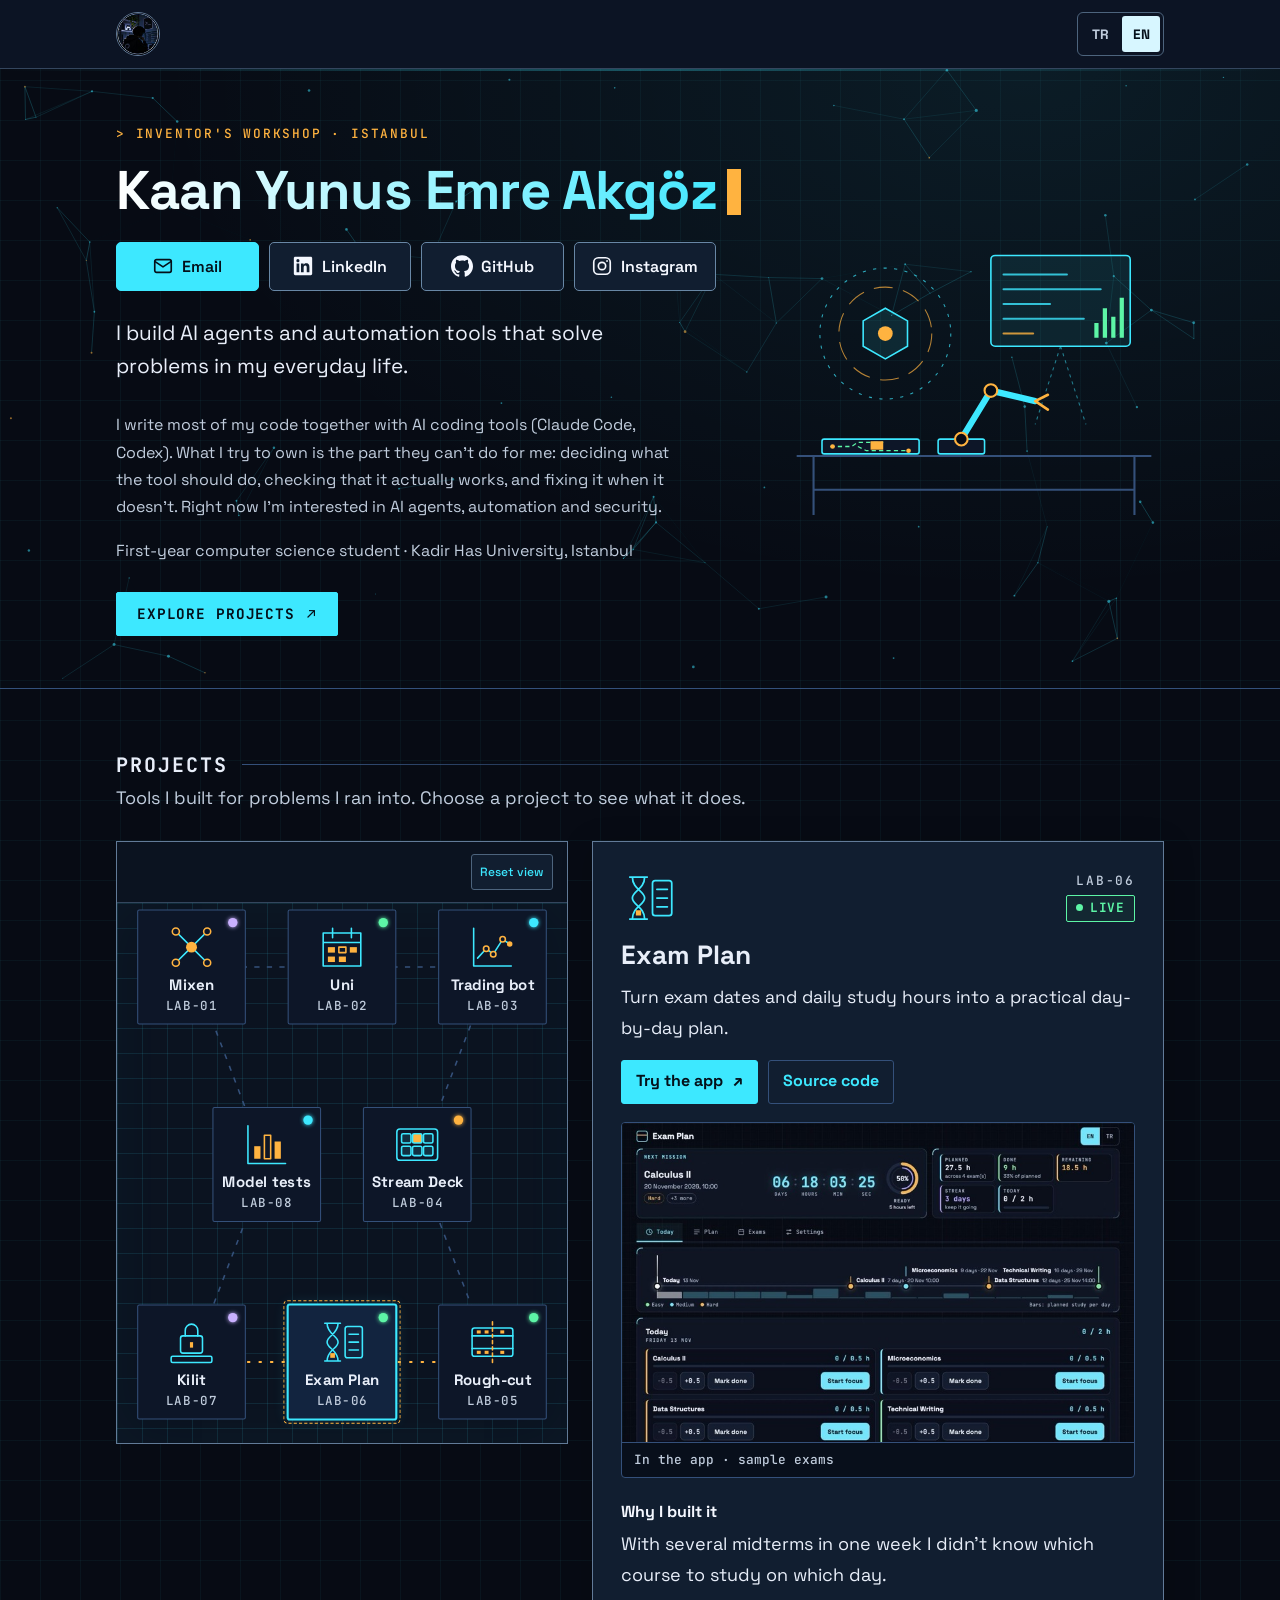
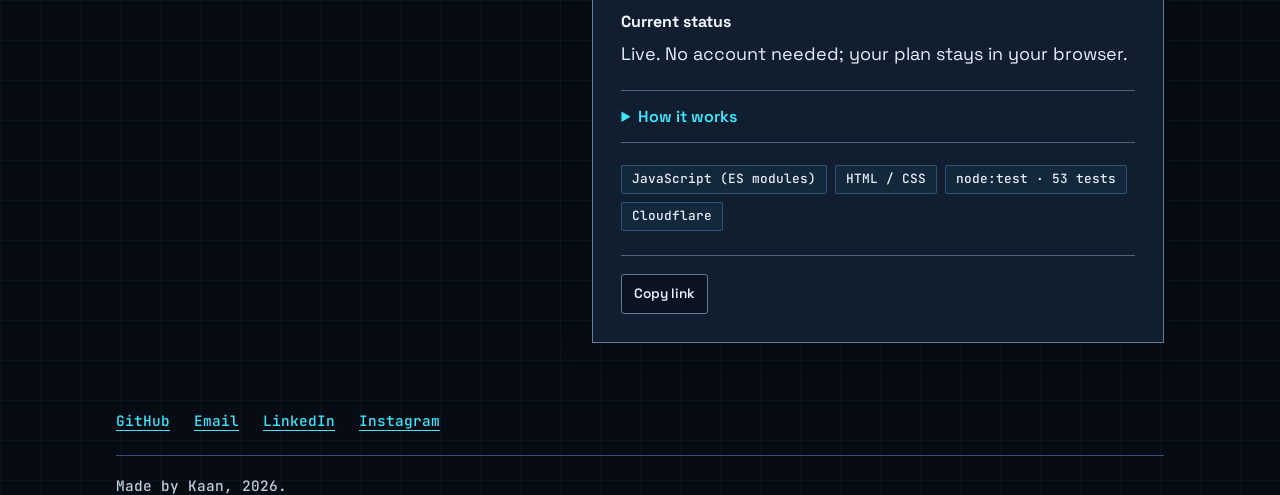
==== index.html @ af4f4804 "Load flow diagrams only in the chosen language, persist the URL language, scroll the details panel i" ====
<!doctype html>
<html lang="en">
<head>
  <meta charset="utf-8">
  <meta name="viewport" content="width=device-width, initial-scale=1">
  <title>Kaan Yunus Emre Akgöz</title>
  <meta name="description" content="AI agents and automation tools by Kaan Yunus Emre Akgöz. Explore working apps, experiments and the problems behind them.">
  <link rel="canonical" href="https://biontra.github.io/">
  <meta property="og:type" content="website">
  <meta property="og:url" content="https://biontra.github.io/">
  <meta property="og:title" content="Kaan Yunus Emre Akgöz">
  <meta property="og:description" content="AI agents and automation tools by Kaan Yunus Emre Akgöz. Explore working apps, experiments and the problems behind them.">
  <meta property="og:image" content="https://biontra.github.io/assets/og-image.jpg">
  <meta property="og:image:width" content="1200">
  <meta property="og:image:height" content="630">
  <meta property="og:locale" content="en_US">
  <meta property="og:locale:alternate" content="tr_TR">
  <meta name="twitter:card" content="summary_large_image">
  <meta name="color-scheme" content="dark">
  <meta name="theme-color" content="#070b14">
  <link rel="icon" href="data:image/svg+xml,%3Csvg xmlns='http://www.w3.org/2000/svg' viewBox='0 0 32 32'%3E%3Crect width='32' height='32' fill='%23070b14'/%3E%3Cpath d='M16 5l9 5v12l-9 5-9-5V10z' fill='none' stroke='%233de8ff' stroke-width='2'/%3E%3Ccircle cx='16' cy='16' r='3' fill='%23ffb340'/%3E%3C/svg%3E">
  <link rel="preconnect" href="https://fonts.googleapis.com">
  <link rel="preconnect" href="https://fonts.gstatic.com" crossorigin>
  <link rel="stylesheet" href="https://fonts.googleapis.com/css2?family=JetBrains+Mono:wght@500;700&family=Space+Grotesk:wght@400;500;700&display=swap" media="print" onload="this.media='all'">
  <noscript><link rel="stylesheet" href="https://fonts.googleapis.com/css2?family=JetBrains+Mono:wght@500;700&family=Space+Grotesk:wght@400;500;700&display=swap"></noscript>
  <link rel="stylesheet" href="style.css?v=polish-a2">
  <script src="i18n.js?v=lang-v6" defer></script>
  <script src="script.js?v=models-v3" defer></script>
  <script src="lab.js?v=hudscroll-v2" defer></script>
</head>
<body id="top">
  <div class="sitebar">
    <div class="wrap sitebar-inner">
      <a class="wordmark" href="#top" aria-label="Back to top" data-i18n-aria-label="Back to top"><img class="profile-avatar" src="assets/github-avatar.png" width="44" height="44" alt="Biontra GitHub profile photo" data-i18n-alt="Biontra GitHub profile photo"></a>
      <div class="language-switch" role="group" aria-label="Language" data-i18n-aria-label="Language"><button type="button" data-lang="tr" aria-pressed="false">TR</button><button type="button" data-lang="en" aria-pressed="true">EN</button></div>
    </div>
  </div>
  <a class="skip" href="#main"><span data-i18n="Skip to content">Skip to content</span></a>

  <header class="hero">
    <canvas id="stars" aria-hidden="true"></canvas>
    <div class="scan" aria-hidden="true"></div>
    <div class="wrap hero-inner">
      <div class="hero-text">
        <p class="label"><span data-i18n="Inventor&#x27;s workshop · Istanbul">Inventor&#x27;s workshop · Istanbul</span></p>
        <h1><span class="type">Kaan Yunus Emre Akgöz</span></h1>
        <div class="hero-contact" aria-label="Contact Kaan" data-i18n-aria-label="Contact Kaan">
          <a class="hero-email" href="mailto:kaan102006@gmail.com"><svg class="contact-icon mail-icon" viewBox="0 0 24 24" aria-hidden="true" focusable="false"><rect x="3" y="5" width="18" height="14" rx="2"/><path d="m3 7 9 6 9-6"/></svg> <span data-i18n="Email">Email</span></a>
          <a href="https://www.linkedin.com/in/kaanyunusemre/"><svg class="contact-icon linkedin-icon" viewBox="0 0 24 24" aria-hidden="true" focusable="false"><path d="M20.45 2H3.55C2.69 2 2 2.68 2 3.52v16.96c0 .84.69 1.52 1.55 1.52h16.9c.86 0 1.55-.68 1.55-1.52V3.52c0-.84-.69-1.52-1.55-1.52zM7.93 18.74H4.98V9.2h2.95v9.54zM6.45 7.9a1.71 1.71 0 1 1 0-3.42 1.71 1.71 0 0 1 0 3.42zM19 18.74h-2.95V14.1c0-1.1-.02-2.52-1.54-2.52-1.54 0-1.78 1.2-1.78 2.44v4.72H9.78V9.2h2.83v1.3h.04c.39-.74 1.36-1.52 2.79-1.52 2.98 0 3.56 1.96 3.56 4.5v5.26z"/></svg>  LinkedIn</a>
          <a href="https://github.com/Biontra"><svg class="contact-icon github-icon" viewBox="0 0 24 24" aria-hidden="true" focusable="false"><path d="M12 .297C5.37.297 0 5.67 0 12.297c0 5.303 3.438 9.8 8.205 11.385.6.113.82-.258.82-.577 0-.285-.01-1.04-.015-2.04-3.338.724-4.043-1.61-4.043-1.61-.546-1.387-1.333-1.756-1.333-1.756-1.09-.745.083-.729.083-.729 1.205.084 1.838 1.237 1.838 1.237 1.07 1.835 2.807 1.305 3.492.998.108-.776.418-1.305.762-1.605-2.665-.3-5.467-1.334-5.467-5.93 0-1.31.468-2.38 1.235-3.22-.124-.303-.535-1.523.117-3.176 0 0 1.008-.323 3.301 1.23a11.5 11.5 0 0 1 3.005-.404c1.02.005 2.047.138 3.005.404 2.291-1.553 3.297-1.23 3.297-1.23.655 1.653.244 2.873.12 3.176.77.84 1.233 1.91 1.233 3.22 0 4.61-2.807 5.625-5.48 5.922.43.372.823 1.102.823 2.222 0 1.606-.015 2.898-.015 3.293 0 .322.216.696.825.578C20.565 22.092 24 17.595 24 12.297c0-6.627-5.373-12-12-12"/></svg> GitHub</a>
          <a href="https://www.instagram.com/k_y_e_a/"><svg class="instagram-icon" viewBox="0 0 24 24" aria-hidden="true" focusable="false"><rect x="3" y="3" width="18" height="18" rx="5"/><circle cx="12" cy="12" r="4"/><circle class="instagram-dot" cx="17.5" cy="6.5" r="1"/></svg> Instagram</a>
        </div>
        <p class="lead"><span data-i18n="I build AI agents and automation tools that solve problems in my everyday life.">I build AI agents and automation tools that solve problems in my everyday life.</span></p>
        <p class="hero-about"><span data-i18n="I write most of my code together with AI coding tools (Claude Code, Codex). What I try to own is the part they can&#x27;t do for me: deciding what the tool should do, checking that it actually works, and fixing it when it doesn&#x27;t.">I write most of my code together with AI coding tools (Claude Code, Codex). What I try to own is the part they can&#x27;t do for me: deciding what the tool should do, checking that it actually works, and fixing it when it doesn&#x27;t.</span> <span data-i18n="Right now I&#x27;m interested in AI agents, automation and security.">Right now I&#x27;m interested in AI agents, automation and security.</span></p>
        <p class="hero-meta"><span data-i18n="First-year computer science student · Kadir Has University, Istanbul">First-year computer science student · Kadir Has University, Istanbul</span></p>
        <nav aria-label="Main" data-i18n-aria-label="Main">
          <a class="primary" href="#projects"><span data-i18n="Explore projects">Explore projects</span> <span aria-hidden="true">↗</span></a>
        </nav>
      </div>

      <svg class="rig scene" viewBox="0 0 360 280" aria-hidden="true" focusable="false">
        <!-- hologram screen -->
        <g class="holo">
          <rect class="hf" x="196" y="22" width="132" height="86" rx="4" />
          <path class="hl" d="M208 40h60M208 54h92M208 68h44M208 82h76" />
          <path class="hl amber" d="M208 96h28" />
          <path class="hbars" d="M296 100V86M304 100V72M312 100V80M320 100V62" />
          <path class="beam" d="M262 108l-24 74M262 108l24 74" />
        </g>
        <!-- core with rings -->
        <g class="coreg">
          <circle class="ring r1" cx="96" cy="96" r="62" />
          <circle class="ring r2" cx="96" cy="96" r="44" />
          <path class="hex" d="M96 72l21 12v24l-21 12-21-12V84z" />
          <circle class="core" cx="96" cy="96" r="7" />
        </g>
        <!-- robot arm -->
        <g class="arm">
          <rect class="solid" x="146" y="196" width="44" height="14" rx="2" />
          <g class="seg1"><path class="limb" d="M168 196L196 150" /><circle class="joint" cx="168" cy="196" r="6" />
            <g class="seg2"><path class="limb" d="M196 150L238 160" /><circle class="joint" cx="196" cy="150" r="6" />
              <path class="claw" d="M238 160l12-6M238 160l12 8" /></g></g>
        </g>
        <!-- circuit board -->
        <g class="board">
          <rect class="solid" x="36" y="196" width="92" height="14" rx="2" />
          <path class="trace" d="M44 203h20l6-4h24M70 203l8 4h38" />
          <rect class="chip" x="82" y="198" width="12" height="8" />
          <circle class="pad" cx="46" cy="203" r="2.2" /><circle class="pad" cx="118" cy="207" r="2.2" />
        </g>
        <!-- workbench -->
        <path class="bench" d="M12 212h336M28 212v56M332 212v56M28 244h304" />
      </svg>
    </div>
  </header>

  <main id="main" class="wrap">
    <section id="projects" aria-labelledby="projects-h">
      <h2 id="projects-h"><span data-i18n="Projects">Projects</span></h2>
      <p class="section-intro"><span data-i18n="Tools I built for problems I ran into. Choose a project to see what it does.">Tools I built for problems I ran into. Choose a project to see what it does.</span></p>

      <div class="grid">
        <article class="card" data-project="mixen" data-short="Mixen" data-x="18" data-y="15">
          <div class="card-top">
            <svg class="icon" viewBox="0 0 64 64" role="img" aria-label="Icon: one node branching into four agent nodes" focusable="false">
              <g class="draw">
                <path pathLength="1" d="M32 32L12 12M32 32L52 12M32 32L12 52M32 32L52 52" />
              </g>
              <circle class="fill" cx="32" cy="32" r="7" />
              <circle class="node n1" cx="12" cy="12" r="4.5" />
              <circle class="node n2" cx="52" cy="12" r="4.5" />
              <circle class="node n3" cx="12" cy="52" r="4.5" />
              <circle class="node n4" cx="52" cy="52" r="4.5" />
            </svg>
            <div class="ids">
              <span class="serial">LAB-01</span>
              <span class="status st-proto"><span data-i18n="Prototype">Prototype</span></span>
            </div>
          </div>
          <h3>Mixen</h3>
          <p><span data-i18n="One task, several AI tools. A desktop agent routes each step to a suitable model and checks the result with a separate critic.">One task, several AI tools. A desktop agent routes each step to a suitable model and checks the result with a separate critic.</span></p>
          <figure class="project-preview flow-preview"><img data-src-en="assets/mixen-flow.svg" data-src-tr="assets/mixen-flow-tr.svg" width="720" height="340" alt="Task → Model routing → Critic review" data-i18n-alt="Task → Model routing → Critic review" loading="lazy"><figcaption><span data-i18n="Workflow diagram">Workflow diagram</span></figcaption></figure>
          <div class="project-facts"><div class="fact"><h4><span data-i18n="Why I built it">Why I built it</span></h4><p><span data-i18n="Too many AI apps, each with its own quota.">Too many AI apps, each with its own quota.</span></p></div><div class="fact"><h4><span data-i18n="Current status">Current status</span></h4><p><span data-i18n="Prototype. The repo is private.">Prototype. The repo is private.</span></p></div><details class="technical-details"><summary><span data-i18n="How it works">How it works</span></summary><div><span data-i18n="Uses official CLI tools for Claude, Codex, Gemini and local models, and reads live Claude and Codex quota: with Claude&#x27;s weekly limit full, it picked Codex.">Uses official CLI tools for Claude, Codex, Gemini and local models, and reads live Claude and Codex quota: with Claude&#x27;s weekly limit full, it picked Codex.</span></div></details></div>
          <ul class="tags" aria-label="Technologies" data-i18n-aria-label="Technologies">
            <li>Python</li><li><span data-i18n="CLI tools">CLI tools</span></li><li>Ollama</li><li class="priv"><span data-i18n="private repo">private repo</span></li>
          </ul>
        </article>

        <article class="card" data-project="uni" data-short="Uni" data-x="50" data-y="15">
          <div class="card-top">
            <svg class="icon" viewBox="0 0 64 64" role="img" aria-label="Icon: calendar panel with a highlighted day" focusable="false">
              <g class="draw">
                <path pathLength="1" d="M8 14h48v42H8zM8 26h48M20 8v12M44 8v12" />
              </g>
              <rect class="fill" x="14" y="32" width="9" height="7" />
              <rect class="node n1" x="28" y="32" width="9" height="7" />
              <rect class="fill" x="42" y="32" width="9" height="7" />
              <rect class="fill" x="14" y="44" width="9" height="7" />
              <rect class="fill" x="28" y="44" width="9" height="7" />
            </svg>
            <div class="ids">
              <span class="serial">LAB-02</span>
              <span class="status st-run"><span data-i18n="Running">Running</span></span>
            </div>
          </div>
          <h3><span data-i18n="My Uni panel">My Uni panel</span></h3>
          <p><span data-i18n="Courses, deadlines and announcements in one place, read hourly from my university&#x27;s learning system.">Courses, deadlines and announcements in one place, read hourly from my university&#x27;s learning system.</span></p>
          <figure class="project-preview flow-preview"><img data-src-en="assets/uni-flow.svg" data-src-tr="assets/uni-flow-tr.svg" width="720" height="340" alt="Learning system → Hourly sync → Uni panel" data-i18n-alt="Learning system → Hourly sync → Uni panel" loading="lazy"><figcaption><span data-i18n="Workflow diagram">Workflow diagram</span></figcaption></figure>
          <div class="project-facts"><div class="fact"><h4><span data-i18n="Why I built it">Why I built it</span></h4><p><span data-i18n="Deadlines and announcements were spread across the learning system, and I only saw some of them too late.">Deadlines and announcements were spread across the learning system, and I only saw some of them too late.</span></p></div><div class="fact"><h4><span data-i18n="Current status">Current status</span></h4><p><span data-i18n="Running on Cloudflare Pages. The first hourly run, reminder emails and phone notifications are not yet verified.">Running on Cloudflare Pages. The first hourly run, reminder emails and phone notifications are not yet verified.</span></p></div><details class="technical-details"><summary><span data-i18n="How it works">How it works</span></summary><div><span data-i18n="Scripts only read the learning system. AI summaries come from a scheduled Claude task; asking the AI questions works only in a separate Claude panel.">Scripts only read the learning system. AI summaries come from a scheduled Claude task; asking the AI questions works only in a separate Claude panel.</span></div></details></div>
          <ul class="tags" aria-label="Technologies" data-i18n-aria-label="Technologies">
            <li>Cloudflare Pages</li><li>D1 (SQLite)</li><li>Python</li><li class="priv"><span data-i18n="private repo">private repo</span></li>
          </ul>
        </article>

        <article class="card" data-project="trading-bot" data-short="Trading bot" data-x="82" data-y="15">
          <div class="card-top">
            <svg class="icon" viewBox="0 0 64 64" role="img" aria-label="Icon: price chart line with data points" focusable="false">
              <g class="draw">
                <path pathLength="1" d="M8 8v48h48" />
                <path class="line" pathLength="1" d="M13 46l11-12 9 7 12-19 9 6" />
              </g>
              <circle class="node n1" cx="24" cy="34" r="3.5" />
              <circle class="node n2" cx="33" cy="41" r="3.5" />
              <circle class="node n3" cx="45" cy="22" r="3.5" />
              <circle class="fill" cx="54" cy="28" r="3.5" />
            </svg>
            <div class="ids">
              <span class="serial">LAB-03</span>
              <span class="status st-paper"><span data-i18n="Paper account">Paper account</span></span>
            </div>
          </div>
          <h3><span data-i18n="Trading bot">Trading bot</span></h3>
          <p><span data-i18n="A US stock experiment on an Alpaca paper account, testing a 20/50-period moving-average crossover with RSI and volume filters on 1-hour bars against buy-and-hold.">A US stock experiment on an Alpaca paper account, testing a 20/50-period moving-average crossover with RSI and volume filters on 1-hour bars against buy-and-hold.</span></p>
          <figure class="project-preview"><img src="assets/tradebot-pano.jpg" srcset="assets/tradebot-pano-800.jpg 800w, assets/tradebot-pano.jpg 1280w" sizes="(max-width: 900px) calc(100vw - 72px), 512px" width="1280" height="800" alt="Trading bot dashboard on a paper account, with money amounts hidden." data-i18n-alt="Trading bot dashboard on a paper account, with money amounts hidden." loading="lazy"><figcaption><span data-i18n="Dashboard · paper account, amounts hidden, Turkish interface">Dashboard · paper account, amounts hidden, Turkish interface</span></figcaption></figure>
          <div class="project-facts"><div class="fact"><h4><span data-i18n="Why I built it">Why I built it</span></h4><p><span data-i18n="A trading strategy is easy to make look better than it is.">A trading strategy is easy to make look better than it is.</span></p></div><div class="fact"><h4><span data-i18n="Current status">Current status</span></h4><p><span data-i18n="100,000 fake USD, kept off real money by three checks in code. It has not beaten buy-and-hold on return versus drawdown.">100,000 fake USD, kept off real money by three checks in code. It has not beaten buy-and-hold on return versus drawdown.</span></p></div><details class="technical-details"><summary><span data-i18n="How it works">How it works</span></summary><div><span data-i18n="Trades go through the Alpaca API, with no crypto and no leverage. Results are also compared with a blind control that picks random symbols.">Trades go through the Alpaca API, with no crypto and no leverage. Results are also compared with a blind control that picks random symbols.</span></div></details></div>
          <ul class="tags" aria-label="Technologies" data-i18n-aria-label="Technologies">
            <li>Python</li><li>Alpaca API</li><li>pytest</li><li class="priv"><span data-i18n="private repo">private repo</span></li>
          </ul>
        </article>

        <article class="card" data-project="stream-deck" data-short="Stream Deck" data-x="66" data-y="50">
          <div class="card-top">
            <svg class="icon" viewBox="0 0 64 64" role="img" aria-label="Icon: grid of six macro pad keys" focusable="false">
              <g class="draw">
                <rect pathLength="1" x="6" y="12" width="52" height="40" rx="4" />
              </g>
              <rect class="key" x="12" y="18" width="12" height="12" rx="2" />
              <rect class="key k2" x="26" y="18" width="12" height="12" rx="2" />
              <rect class="key" x="40" y="18" width="12" height="12" rx="2" />
              <rect class="key" x="12" y="34" width="12" height="12" rx="2" />
              <rect class="key" x="26" y="34" width="12" height="12" rx="2" />
              <rect class="key k5" x="40" y="34" width="12" height="12" rx="2" />
            </svg>
            <div class="ids">
              <span class="serial">LAB-04</span>
              <span class="status st-hw"><span data-i18n="Hardware pending">Hardware pending</span></span>
            </div>
          </div>
          <h3><span data-i18n="DIY Stream Deck">DIY Stream Deck</span></h3>
          <p><span data-i18n="A 7-inch touch screen macro pad for my Mac, with app shortcuts, Spotify controls and an animated GIF.">A 7-inch touch screen macro pad for my Mac, with app shortcuts, Spotify controls and an animated GIF.</span></p>
          <figure class="project-preview flow-preview"><img data-src-en="assets/stream-deck-flow.svg" data-src-tr="assets/stream-deck-flow-tr.svg" width="720" height="340" alt="Touch screen → ESP32-S3 → Mac actions" data-i18n-alt="Touch screen → ESP32-S3 → Mac actions" loading="lazy"><figcaption><span data-i18n="Workflow diagram">Workflow diagram</span></figcaption></figure>
          <div class="project-facts"><div class="fact"><h4><span data-i18n="Current status">Current status</span></h4><p><span data-i18n="The board hasn&#x27;t arrived, so it&#x27;s tested in software only.">The board hasn&#x27;t arrived, so it&#x27;s tested in software only.</span></p></div><details class="technical-details"><summary><span data-i18n="How it works">How it works</span></summary><div><span data-i18n="Board: Waveshare ESP32-S3, 800×480. Firmware, web panel, USB bridge and printable files for the case, a stand and a test-fit piece are done. 36 Python and 8 interface (DOM) tests passed on 2 Nov. USB was tested with a simulated device; screen, touch and a real print are untested.">Board: Waveshare ESP32-S3, 800×480. Firmware, web panel, USB bridge and printable files for the case, a stand and a test-fit piece are done. 36 Python and 8 interface (DOM) tests passed on 2 Nov. USB was tested with a simulated device; screen, touch and a real print are untested.</span></div></details></div>
          <ul class="tags" aria-label="Technologies" data-i18n-aria-label="Technologies">
            <li>ESP32-S3</li><li>LVGL</li><li>Python</li><li>STL</li><li class="priv"><span data-i18n="local only">local only</span></li>
          </ul>
        </article>

        <article class="card" data-project="rough-cut" data-short="Rough-cut" data-x="82" data-y="85">
          <div class="card-top">
            <svg class="icon" viewBox="0 0 64 64" role="img" aria-label="Icon: film strip with a cut line" focusable="false">
              <g class="draw">
                <rect pathLength="1" x="6" y="14" width="52" height="36" rx="3" />
                <path pathLength="1" d="M6 24h52M6 40h52" />
              </g>
              <path class="cut" d="M32 6v52" />
              <rect class="fill" x="12" y="17" width="5" height="4" />
              <rect class="fill" x="22" y="17" width="5" height="4" />
              <rect class="fill" x="42" y="17" width="5" height="4" />
              <rect class="fill" x="12" y="43" width="5" height="4" />
              <rect class="fill" x="22" y="43" width="5" height="4" />
              <rect class="fill" x="42" y="43" width="5" height="4" />
            </svg>
            <div class="ids">
              <span class="serial">LAB-05</span>
              <span class="status st-run"><span data-i18n="Running">Running</span></span>
            </div>
          </div>
          <h3><span data-i18n="Video rough-cut tool">Video rough-cut tool</span></h3>
          <p><span data-i18n="A video tool that transcribes with Whisper, suggests cuts and waits for my approval before exporting.">A video tool that transcribes with Whisper, suggests cuts and waits for my approval before exporting.</span></p>
          <figure class="project-preview"><img src="assets/kaba-kurgu.jpg" srcset="assets/kaba-kurgu-800.jpg 800w, assets/kaba-kurgu.jpg 1280w" sizes="(max-width: 900px) calc(100vw - 72px), 512px" width="1280" height="800" alt="Cut list the tool suggested for a test video, next to the transcript." data-i18n-alt="Cut list the tool suggested for a test video, next to the transcript." loading="lazy"><figcaption><span data-i18n="Suggested cuts for the test video, Turkish interface">Suggested cuts for the test video, Turkish interface</span></figcaption></figure>
          <div class="project-facts"><div class="fact"><h4><span data-i18n="Why I built it">Why I built it</span></h4><p><span data-i18n="I wanted to learn how rough cutting can be automated, starting with a small version I can measure.">I wanted to learn how rough cutting can be automated, starting with a small version I can measure.</span></p></div><div class="fact"><h4><span data-i18n="Current status">Current status</span></h4><p><span data-i18n="Version 1, running. It caught all 4 planted mistakes in a 25 s test video; not yet tried on a real recording.">Version 1, running. It caught all 4 planted mistakes in a 25 s test video; not yet tried on a real recording.</span></p></div><details class="technical-details"><summary><span data-i18n="How it works">How it works</span></summary><div><span data-i18n="Whisper transcribes with word timings and FFmpeg finds silences. Claude writes a cut list from a rules file; only approved cuts are applied. The original is never changed.">Whisper transcribes with word timings and FFmpeg finds silences. Claude writes a cut list from a rules file; only approved cuts are applied. The original is never changed.</span></div></details></div>
          <ul class="tags" aria-label="Technologies" data-i18n-aria-label="Technologies">
            <li>Python</li><li>Whisper</li><li>FFmpeg</li><li>Claude</li><li class="priv"><span data-i18n="local only">local only</span></li>
          </ul>
        </article>

        <article class="card" data-project="exam-plan" data-featured="true" data-short="Exam Plan" data-x="50" data-y="85">
          <div class="card-top">
            <svg class="icon" viewBox="0 0 64 64" role="img" aria-label="Icon: hourglass next to a checklist" focusable="false">
              <g class="draw">
                <path pathLength="1" d="M10 8h20M10 56h20M13 8c0 14 14 16 14 24S13 42 13 56M27 8c0 14-14 16-14 24s14 10 14 24" />
                <rect pathLength="1" x="36" y="12" width="22" height="40" rx="3" />
                <path pathLength="1" d="M41 22h12M41 32h12M41 42h12" />
              </g>
              <rect class="fill" x="17" y="46" width="6" height="6" />
            </svg>
            <div class="ids">
              <span class="serial">LAB-06</span>
              <span class="status st-run"><span data-i18n="Live">Live</span></span>
            </div>
          </div>
          <h3>Exam Plan</h3>
          <p><span data-i18n="Turn exam dates and daily study hours into a practical day-by-day plan.">Turn exam dates and daily study hours into a practical day-by-day plan.</span></p>
          <div class="project-actions"><a class="project-button primary" href="https://exam.kaanyunusemre.com"><span data-i18n="Try the app">Try the app</span> <span aria-hidden="true">↗</span></a><a class="project-button" href="https://github.com/Biontra/exam-plan"><span data-i18n="Source code">Source code</span></a></div>
          <figure class="project-preview"><a href="https://exam.kaanyunusemre.com"><img src="assets/exam-plan-demo.jpg" srcset="assets/exam-plan-demo-800.jpg 800w, assets/exam-plan-demo.jpg 1280w" sizes="(max-width: 900px) calc(100vw - 72px), 512px" width="1280" height="800" alt="Exam Plan with sample exams: countdown, readiness ring, study timeline and daily blocks" data-i18n-alt="Exam Plan with sample exams: countdown, readiness ring, study timeline and daily blocks" loading="lazy"></a><figcaption><span data-i18n="In the app · sample exams">In the app · sample exams</span></figcaption></figure>
          <div class="project-facts"><div class="fact"><h4><span data-i18n="Why I built it">Why I built it</span></h4><p><span data-i18n="With several midterms in one week I didn&#x27;t know which course to study on which day.">With several midterms in one week I didn&#x27;t know which course to study on which day.</span></p></div><div class="fact"><h4><span data-i18n="Current status">Current status</span></h4><p><span data-i18n="Live. No account needed; your plan stays in your browser.">Live. No account needed; your plan stays in your browser.</span></p></div><details class="technical-details"><summary><span data-i18n="How it works">How it works</span></summary><div><span data-i18n="Hours depend on difficulty (and topic count, if given), the day before each exam is review, and missed hours move to later days. Includes a focus timer, readiness rings and topic checklists.">Hours depend on difficulty (and topic count, if given), the day before each exam is review, and missed hours move to later days. Includes a focus timer, readiness rings and topic checklists.</span></div></details></div>
          <ul class="tags" aria-label="Technologies" data-i18n-aria-label="Technologies">
            <li>JavaScript (ES modules)</li><li>HTML / CSS</li><li><span data-i18n="node:test · 53 tests">node:test · 53 tests</span></li><li>Cloudflare</li>
          </ul>
        </article>

        <article class="card" data-project="kilit" data-short="Kilit" data-x="18" data-y="85">
          <div class="card-top">
            <svg class="icon" viewBox="0 0 64 64" role="img" aria-label="Icon: padlock over a keyboard" focusable="false">
              <g class="draw">
                <rect pathLength="1" x="18" y="24" width="28" height="22" rx="3" />
                <path pathLength="1" d="M24 24v-7a8 8 0 0 1 16 0v7" />
                <rect pathLength="1" x="6" y="50" width="52" height="8" rx="2" />
              </g>
              <rect class="fill" x="30" y="32" width="4" height="7" />
            </svg>
            <div class="ids">
              <span class="serial">LAB-07</span>
              <span class="status st-proto"><span data-i18n="Prototype">Prototype</span></span>
            </div>
          </div>
          <h3>Kilit</h3>
          <p><span data-i18n="A macOS prototype that blocks physical keyboard, mouse and trackpad input while an AI agent keeps working. Unlock with Touch ID.">A macOS prototype that blocks physical keyboard, mouse and trackpad input while an AI agent keeps working. Unlock with Touch ID.</span></p>
          <div class="project-actions"><a class="project-button" href="https://github.com/Biontra/kilit"><span data-i18n="Source code">Source code</span> <span aria-hidden="true">↗</span></a></div><figure class="project-preview flow-preview"><img data-src-en="assets/kilit-flow.svg" data-src-tr="assets/kilit-flow-tr.svg" width="720" height="340" alt="Input events pass through a hardware filter so software input can continue" data-i18n-alt="Input events pass through a hardware filter so software input can continue" loading="lazy"><figcaption><span data-i18n="Workflow diagram · prototype">Workflow diagram · prototype</span></figcaption></figure>
          <div class="project-facts"><div class="fact"><h4><span data-i18n="Why I built it">Why I built it</span></h4><p><span data-i18n="I wanted an AI agent to keep using my Mac while nobody else could touch it.">I wanted an AI agent to keep using my Mac while nobody else could touch it.</span></p></div><details class="technical-details"><summary><span data-i18n="How it works">How it works</span></summary><div><span data-i18n="macOS gives real keyboard and mouse events the process ID 0; software events carry their sender&#x27;s ID. A test script confirmed this first. Kilit drops the ID-0 events and lets the rest through. A PIN typed without looking also unlocks it. If Kilit crashes, the block lifts.">macOS gives real keyboard and mouse events the process ID 0; software events carry their sender&#x27;s ID. A test script confirmed this first. Kilit drops the ID-0 events and lets the rest through. A PIN typed without looking also unlocks it. If Kilit crashes, the block lifts.</span></div></details></div>
          <ul class="tags" aria-label="Technologies" data-i18n-aria-label="Technologies">
            <li>Swift</li><li>SwiftUI</li><li>CGEvent tap</li>
          </ul>
        </article>

        <article class="card" data-project="model-tests" data-short="Model tests" data-x="34" data-y="50">
          <div class="card-top">
            <svg class="icon" viewBox="0 0 64 64" role="img" aria-label="Icon: three score bars of different heights" focusable="false">
              <g class="draw">
                <path pathLength="1" d="M8 8v48h48" />
              </g>
              <rect class="fill" x="16" y="34" width="8" height="16" />
              <rect class="node n1" x="29" y="20" width="8" height="30" />
              <rect class="fill" x="42" y="28" width="8" height="22" />
            </svg>
            <div class="ids">
              <span class="serial">LAB-08</span>
              <span class="status st-paper"><span data-i18n="Report">Report</span></span>
            </div>
          </div>
          <h3><span data-i18n="Model tests">Model tests</span></h3>
          <p><span data-i18n="The same tasks given to several AI models: text checked by a script, image and video scored by an AI assistant and checked by me.">The same tasks given to several AI models: text checked by a script, image and video scored by an AI assistant and checked by me.</span></p>
          <div class="project-actions"><a class="project-button primary" href="model-tests.html"><span data-i18n="Open the results">Open the results</span> <span aria-hidden="true">↗</span></a></div>
          <figure class="project-preview"><img src="assets/model-tests/foto-sdxl-turbo.jpg" srcset="assets/model-tests/foto-sdxl-turbo-720.jpg 720w, assets/model-tests/foto-sdxl-turbo.jpg 1024w" sizes="(max-width: 900px) calc(100vw - 72px), 512px" width="1024" height="576" alt="SDXL-Turbo output for the market stall prompt" data-i18n-alt="SDXL-Turbo output for the market stall prompt" loading="lazy"><figcaption><span data-i18n="SDXL-Turbo output · 12/20">SDXL-Turbo output · 12/20</span></figcaption></figure>
          <div class="project-facts"><div class="fact"><h4><span data-i18n="Why I built it">Why I built it</span></h4><p><span data-i18n="It started as a program task, but I wanted to see for myself how far small local models are from cloud models.">It started as a program task, but I wanted to see for myself how far small local models are from cloud models.</span></p></div><div class="fact"><h4><span data-i18n="Current status">Current status</span></h4><p><span data-i18n="The three Gemini models got 10/10 in all 3 runs; the best local model, qwen3-8b, had a median of 7/10 over 3 runs (best 8/10). Best local image: SDXL-Turbo, 12/20; best video: Gemini Omni, 21/25. One prompt, and one seed for the local models, so not a general ranking.">The three Gemini models got 10/10 in all 3 runs; the best local model, qwen3-8b, had a median of 7/10 over 3 runs (best 8/10). Best local image: SDXL-Turbo, 12/20; best video: Gemini Omni, 21/25. One prompt, and one seed for the local models, so not a general ranking.</span></p></div><details class="technical-details"><summary><span data-i18n="How it works">How it works</span></summary><div><span data-i18n="Text: 10 MIHENK benchmark questions, three runs per model (one for Claude). Image and video: scored 1 to 5 per criterion, then checked by me.">Text: 10 MIHENK benchmark questions, three runs per model (one for Claude). Image and video: scored 1 to 5 per criterion, then checked by me.</span></div></details></div>
          <ul class="tags" aria-label="Technologies" data-i18n-aria-label="Technologies">
            <li>Python</li><li>Ollama</li><li>Diffusers</li><li>PyTorch</li>
          </ul>
        </article>
      </div>
    </section>
  </main>

  <footer class="wrap">
    <ul class="footer-links">
      <li><a href="https://github.com/Biontra">GitHub</a></li>
      <li><a href="mailto:kaan102006@gmail.com"><span data-i18n="Email">Email</span></a></li>
      <li><a href="https://www.linkedin.com/in/kaanyunusemre/">LinkedIn</a></li>
      <li><a href="https://www.instagram.com/k_y_e_a/">Instagram</a></li>
    </ul>
    <p><span data-i18n="Made by Kaan, 2026.">Made by Kaan, 2026.</span></p>
  </footer>
</body>
</html>
---- style.css ----
:root {
  --bg: #070b14;
  --panel: #0c1424;
  --card: #0d1628;
  --line: #34507a;
  --grid: rgba(61, 232, 255, 0.045);
  --text: #e8eef9;
  --muted: #c1cddd;
  --cyan: #3de8ff;
  --amber: #ffb340;
  --green: #5df5a6;
  --violet: #c9b0ff;
  --mono: "JetBrains Mono", ui-monospace, "SF Mono", Menlo, Consolas, monospace;
  --sans: "Space Grotesk", system-ui, -apple-system, "Segoe UI", Roboto, sans-serif;
}

* { box-sizing: border-box; }

html { scroll-behavior: smooth; scroll-padding-top: 16px; }

body {
  margin: 0;
  background-color: var(--bg);
  background-image:
    linear-gradient(var(--grid) 1px, transparent 1px),
    linear-gradient(90deg, var(--grid) 1px, transparent 1px);
  background-size: 40px 40px;
  color: var(--text);
  font: 400 18px/1.7 var(--sans);
  overflow-x: hidden;
}

.wrap { max-width: 1080px; margin: 0 auto; padding: 0 16px; }

/* Accessibility helpers */
.skip {
  position: absolute; left: 16px; top: -80px; z-index: 10;
  background: var(--amber); color: #0a0f1a; font-weight: 700;
  padding: 12px 18px; min-height: 44px; border-radius: 4px;
}
.skip:focus { top: 12px; }

a { color: var(--cyan); text-decoration: underline; text-underline-offset: 4px; text-decoration-thickness: 1px; }
a:hover { color: #fff; text-decoration-thickness: 2px; }

:focus-visible { outline: 3px solid var(--amber); outline-offset: 3px; border-radius: 3px; }

/* Hero */
.hero { position: relative; overflow: hidden; border-bottom: 1px solid var(--line); background: radial-gradient(ellipse at 80% 0%, rgba(61, 232, 255, 0.08), transparent 60%); }
#stars { position: absolute; inset: 0; width: 100%; height: 100%; display: block; }
.scan {
  position: absolute; left: 0; right: 0; height: 2px; top: 0; pointer-events: none;
  background: linear-gradient(90deg, transparent, rgba(61, 232, 255, 0.3), transparent);
  animation: scan 7s linear infinite;
}
.hero-inner {
  position: relative; display: flex; align-items: center; justify-content: space-between;
  gap: 32px; padding-top: 72px; padding-bottom: 64px;
}
.hero-text { max-width: 640px; }

.label {
  font: 500 0.8rem/1.4 var(--mono); letter-spacing: 0.14em; text-transform: uppercase;
  color: var(--amber); margin: 0 0 18px;
}
.label::before { content: "> "; }

h1 {
  font: 700 clamp(2rem, 6vw, 3.4rem)/1.08 var(--sans); margin: 0 0 22px; letter-spacing: -0.015em;
}
.type {
  position: relative; padding-right: 0.7ch;
  display: inline-block;
  background: linear-gradient(90deg, #fff, var(--cyan));
  -webkit-background-clip: text; background-clip: text; color: transparent;
  animation: reveal 2.2s steps(24, end) 0.2s both;
}
.type::after {
  content: ""; position: absolute; right: 0; bottom: 0.08em; width: 0.4ch; height: 0.85em;
  background: var(--amber); vertical-align: -0.1em; animation: blink 1s steps(1) infinite;
}

.lead { color: var(--muted); font-size: 1.15rem; margin: 0 0 28px; }

nav { display: flex; gap: 12px; flex-wrap: wrap; }
nav a {
  display: inline-flex; align-items: center; min-height: 44px; padding: 0 20px;
  font: 700 0.9rem var(--mono); letter-spacing: 0.06em; text-transform: uppercase; text-decoration: none;
  color: var(--cyan); border: 1px solid var(--cyan); border-radius: 2px;
  background: rgba(61, 232, 255, 0.06);
}
nav a:hover { background: var(--cyan); color: #04101a; }

.rig { width: 220px; height: 220px; flex: none; }
.rig.scene { width: 380px; height: 296px; }
.rig .ring { fill: none; stroke: var(--cyan); stroke-width: 1; stroke-dasharray: 3 7; opacity: 0.7; transform-origin: 100px 100px; }
.rig .r1 { animation: spin 40s linear infinite; }
.rig .r2 { stroke: var(--amber); stroke-dasharray: 18 10; animation: spin 26s linear infinite reverse; }
.rig .r3 { stroke-dasharray: 2 5; animation: spin 18s linear infinite; }
.rig .cross { stroke: var(--cyan); stroke-width: 1; opacity: 0.6; }
.rig .hex { fill: rgba(61, 232, 255, 0.1); stroke: var(--cyan); stroke-width: 1.5; transform-origin: 100px 100px; animation: spin 14s linear infinite reverse; }
.rig .core { fill: var(--amber); animation: pulse 2.4s ease-in-out infinite; transform-origin: 100px 100px; }

/* Sections */
main { padding-bottom: 8px; }
section { padding-top: 64px; }

h2 {
  font: 700 1.25rem/1.2 var(--mono); letter-spacing: 0.1em; text-transform: uppercase;
  margin: 0 0 14px; display: flex; align-items: center; gap: 14px;
}
h2::after { content: ""; flex: 1; height: 1px; background: linear-gradient(90deg, var(--line), transparent); }


/* Invention cards */
.grid { display: grid; grid-template-columns: repeat(2, minmax(0, 1fr)); gap: 24px; }

.card {
  position: relative; background: var(--card); border: 1px solid var(--line);
  padding: 26px 24px 22px; display: flex; flex-direction: column;
  transition: border-color 0.2s, box-shadow 0.2s, transform 0.2s;
}
.card:hover { border-color: var(--cyan); box-shadow: 0 8px 24px rgba(0, 0, 0, 0.35); transform: translateY(-2px); }

/* one technical-drawing corner mark, top left */
.card::before {
  content: ""; position: absolute; left: -1px; top: -1px; width: 16px; height: 16px; pointer-events: none;
  border-left: 2px solid var(--amber); border-top: 2px solid var(--amber);
}

.card-top { display: flex; justify-content: space-between; align-items: flex-start; gap: 12px; margin-bottom: 16px; }
.ids { display: flex; flex-direction: column; align-items: flex-end; gap: 8px; }
.serial { font: 500 0.8rem/1 var(--mono); letter-spacing: 0.14em; color: var(--muted); }

.status {
  --c: var(--cyan);
  font: 700 0.8rem/1 var(--mono); letter-spacing: 0.06em; text-transform: uppercase;
  color: var(--c); border: 1px solid var(--c); border-radius: 2px; padding: 6px 9px;
  background: color-mix(in srgb, var(--c) 8%, var(--card)); white-space: nowrap;
}
.status::before { content: ""; display: inline-block; width: 7px; height: 7px; border-radius: 50%; background: var(--c); margin-right: 7px; vertical-align: 1px; }
.st-run { --c: var(--green); }
.st-run::before { animation: pulse 2s ease-in-out infinite; }
.st-proto { --c: var(--violet); }
.st-paper { --c: var(--cyan); }
.st-hw { --c: var(--amber); }

h3 { font: 700 1.35rem/1.2 var(--sans); margin: 0 0 8px; }
.card p { margin: 0 0 16px; line-height: 1.65; }

.icon { width: 72px; height: 72px; flex: none; color: var(--cyan); }
.icon path, .icon rect, .icon circle { fill: none; stroke: currentColor; stroke-width: 2; stroke-linecap: round; stroke-linejoin: round; }
.icon .fill { fill: var(--amber); stroke: none; }
.icon .node { fill: var(--card); stroke: var(--amber); }
.icon .key { fill: rgba(61, 232, 255, 0.12); }
.icon .cut { stroke: var(--amber); stroke-dasharray: 4 4; }
.icon .draw * { stroke-dasharray: 1; stroke-dashoffset: 0; animation: draw 3.2s ease-in-out infinite alternate; }
.icon .node { animation: pulse 3s ease-in-out infinite; transform-box: fill-box; transform-origin: center; }
.icon .n2 { animation-delay: 0.4s; } .icon .n3 { animation-delay: 0.8s; } .icon .n4 { animation-delay: 1.2s; }
.icon .key { animation: key 3.6s ease-in-out infinite; }
.icon .k2 { animation-delay: 1.2s; fill: var(--amber); } .icon .k5 { animation-delay: 2.4s; }
.icon .cut { animation: dash 1.2s linear infinite; }

.tags { list-style: none; margin: auto 0 0; padding: 0; display: flex; flex-wrap: wrap; gap: 8px; }
.tags li {
  font: 500 0.8rem/1 var(--mono); color: var(--text); background: rgba(61, 232, 255, 0.05);
  border: 1px solid var(--line); border-radius: 2px; padding: 7px 10px;
}
.tags .priv, .tags .wip { color: var(--amber); border-style: dashed; border-color: var(--amber); background: transparent; }



footer { color: var(--muted); font: 500 0.9rem var(--mono); padding-top: 64px; padding-bottom: 40px; }
footer p { margin: 0; border-top: 1px solid var(--line); padding-top: 20px; }

/* Facts list inside a project (visible in the plain list and in the detail panel) */
.facts { margin: 0 0 16px; }
.facts dt { font: 700 0.8rem/1.2 var(--mono); letter-spacing: 0.08em; text-transform: uppercase; color: var(--amber); margin: 0 0 4px; }
.facts dd { margin: 0 0 12px; color: var(--text); }
.facts div:last-child dd { margin-bottom: 0; }

/* Lab map (built by script.js; without JS the plain list above stays visible) */
.lab { display: grid; grid-template-columns: minmax(0, 1.2fr) minmax(0, 1fr); gap: 20px; align-items: start; }
.map {
  position: relative; height: 500px; background: rgba(7, 11, 20, 0.7); border: 1px solid var(--line);
  background-image:
    linear-gradient(rgba(61, 232, 255, 0.10) 1px, transparent 1px),
    linear-gradient(90deg, rgba(61, 232, 255, 0.10) 1px, transparent 1px);
  background-size: 25px 25px;
  box-shadow: inset 0 0 60px rgba(61, 232, 255, 0.03);
}
.wires { position: absolute; inset: 0; width: 100%; height: 100%; pointer-events: none; }
.wires line { stroke: var(--line); stroke-width: 1.5; stroke-dasharray: 5 7; vector-effect: non-scaling-stroke; animation: wire 1.4s linear infinite; }
.wires line.hot { stroke: var(--amber); stroke-width: 2; }
.station {
  position: absolute; transform: translate(-50%, -50%); width: 112px; min-height: 96px; padding: 8px 6px 8px;
  display: flex; flex-direction: column; align-items: center; justify-content: center; gap: 4px;
  background: var(--card); color: var(--text); border: 1px solid var(--line); border-radius: 2px;
  font: 500 0.9rem/1.2 var(--sans); text-align: center; cursor: pointer;
  transition: border-color 0.2s, box-shadow 0.2s, background 0.2s;
}
.station:hover { border-color: var(--cyan); background: #112038; }
.station[aria-selected="true"] { border-color: var(--cyan); background: #12243f; box-shadow: 0 0 0 1px var(--cyan), 0 0 14px rgba(61, 232, 255, 0.16); }
.station[aria-selected="true"]::after {
  content: ""; position: absolute; inset: -9px; border: 1px dashed var(--amber); border-radius: 4px; pointer-events: none;
  animation: ring 6s linear infinite;
}
.station .icon { width: 48px; height: 48px; }
.station .nm { font-weight: 700; }
.station .sn { font: 500 0.8rem/1 var(--mono); letter-spacing: 0.1em; color: var(--muted); }
.station .led { position: absolute; top: 7px; right: 7px; width: 9px; height: 9px; border-radius: 50%; background: var(--c, var(--cyan)); box-shadow: 0 0 4px var(--c, var(--cyan)); animation: pulse 2s ease-in-out infinite; }
.station.st-run { --c: var(--green); } .station.st-proto { --c: var(--violet); } .station.st-paper { --c: var(--cyan); } .station.st-hw { --c: var(--amber); }

.hud {
  position: relative; overflow: hidden; background: var(--panel); border: 1px solid var(--cyan);
  padding: 20px 20px 18px; min-height: 500px;
}
.hud::before { content: "// STATION DATA"; display: block; font: 500 0.8rem/1 var(--mono); letter-spacing: 0.14em; color: var(--amber); margin-bottom: 14px; }
.hud h3 { margin: 0 0 10px; }
.hud > p { margin: 0 0 16px; }
.hud .card-top { margin-bottom: 14px; }
.hud .icon { width: 56px; height: 56px; }
.hud .tags { margin-top: 4px; }
.hud:focus-visible { outline-offset: 4px; }
.hud.scan-in::after {
  content: ""; position: absolute; left: 0; right: 0; height: 3px; top: 0; pointer-events: none;
  background: linear-gradient(90deg, transparent, var(--cyan), transparent); box-shadow: 0 0 6px var(--cyan);
  animation: sweep 0.7s ease-out both;
}
.hud.scan-in > * { animation: hudin 0.55s steps(14, end) both; }
.hud.scan-in > :nth-child(2) { animation-delay: 0.06s; } .hud.scan-in > :nth-child(3) { animation-delay: 0.12s; }
.hud.scan-in > :nth-child(4) { animation-delay: 0.18s; } .hud.scan-in > :nth-child(5) { animation-delay: 0.24s; }
.hud.scan-in > :nth-child(6) { animation-delay: 0.3s; }

@keyframes wire { to { stroke-dashoffset: -24; } }
@keyframes ring { to { transform: rotate(360deg); } }
@keyframes sweep { from { top: 0; opacity: 1; } to { top: 100%; opacity: 0; } }
@keyframes hudin { from { clip-path: inset(0 100% 0 0); opacity: 0.2; } to { clip-path: inset(0 0 0 0); opacity: 1; } }

@media (max-width: 900px) {
  .lab { grid-template-columns: minmax(0, 1fr); }
  .hud { min-height: 0; }
}
@media (max-width: 700px) {
  .map { height: auto; display: grid; grid-template-columns: repeat(2, minmax(0, 1fr)); gap: 8px; padding: 8px; background-image: none; }
  .wires { display: none; }
  .station { position: relative; left: auto !important; top: auto !important; transform: none; width: auto; min-height: 104px; }
  .station[aria-selected="true"]::after { inset: -4px; }
}

.grid[hidden] { display: none; }

/* Hero workshop scene (pure SVG/CSS) */
.scene .ring { fill: none; stroke: var(--cyan); stroke-width: 1; stroke-dasharray: 3 7; opacity: 0.7; transform-box: fill-box; transform-origin: center; }
.scene .r1 { animation: spin 40s linear infinite; }
.scene .r2 { stroke: var(--amber); stroke-dasharray: 18 10; animation: spin 26s linear infinite reverse; }
.scene .hex { fill: rgba(61, 232, 255, 0.1); stroke: var(--cyan); stroke-width: 1.5; transform-box: fill-box; transform-origin: center; animation: spin 14s linear infinite reverse; }
.scene .core { fill: var(--amber); transform-box: fill-box; transform-origin: center; animation: pulse 2.4s ease-in-out infinite; }
.scene .hf { fill: rgba(61, 232, 255, 0.08); stroke: var(--cyan); stroke-width: 1.5; }
.scene .hl { fill: none; stroke: var(--cyan); stroke-width: 2; stroke-linecap: round; opacity: 0.8; }
.scene .hl.amber { stroke: var(--amber); }
.scene .hbars { fill: none; stroke: var(--green); stroke-width: 4; }
.scene .beam { fill: none; stroke: var(--cyan); stroke-width: 1; stroke-dasharray: 3 4; opacity: 0.5; }
.scene .holo { animation: flicker 4s steps(1) infinite; }
.scene .solid { fill: var(--card); stroke: var(--cyan); stroke-width: 1.5; }
.scene .limb { fill: none; stroke: var(--cyan); stroke-width: 6; stroke-linecap: round; }
.scene .joint { fill: var(--bg); stroke: var(--amber); stroke-width: 2; }
.scene .claw { fill: none; stroke: var(--amber); stroke-width: 2.5; stroke-linecap: round; }
.scene .seg1 { transform-box: view-box; transform-origin: 168px 196px; animation: swing 6s ease-in-out infinite alternate; }
.scene .seg2 { transform-box: view-box; transform-origin: 196px 150px; animation: swing2 4s ease-in-out infinite alternate; }
.scene .trace { fill: none; stroke: var(--green); stroke-width: 1.2; stroke-dasharray: 4 3; animation: dash 1.2s linear infinite; }
.scene .chip { fill: var(--amber); }
.scene .pad { fill: var(--amber); }
.scene .bench { fill: none; stroke: var(--line); stroke-width: 2; }


@keyframes flicker { 0%, 100% { opacity: 1; } 92% { opacity: 0.55; } 94% { opacity: 1; } 97% { opacity: 0.7; } }
@keyframes swing { from { transform: rotate(-8deg); } to { transform: rotate(10deg); } }
@keyframes swing2 { from { transform: rotate(-12deg); } to { transform: rotate(14deg); } }

@keyframes reveal { from { clip-path: inset(0 100% 0 0); } to { clip-path: inset(0 0 0 0); } }
@keyframes blink { 50% { opacity: 0; } }
@keyframes spin { to { transform: rotate(360deg); } }
@keyframes pulse { 50% { opacity: 0.45; } }
@keyframes scan { from { top: 0; } to { top: 100%; } }
@keyframes draw { from { stroke-dashoffset: 0.35; } to { stroke-dashoffset: 0; } }
@keyframes key { 50% { fill: rgba(61, 232, 255, 0.4); } }
@keyframes dash { to { stroke-dashoffset: -8; } }

@media (min-width: 801px) {
  .card:last-child:nth-child(odd) { grid-column: 1 / -1; }
}
@media (max-width: 800px) {
  .grid { grid-template-columns: minmax(0, 1fr); }
  .rig { display: none; }
  .hero-inner { padding-top: 48px; padding-bottom: 48px; }
}
@media (max-width: 480px) {
  .card { padding: 22px 16px 18px; }
  h2 { font-size: 1.25rem; }
}


/* Project previews and a direct route to the working app. */
.hero-meta { margin: -12px 0 28px; color: var(--muted); font-size: 0.9rem; }
.hero .lead { color: var(--text); }
.hero nav .primary, .project-button.primary { background: var(--cyan); color: #04101a; border-color: var(--cyan); }
.hero nav .primary:hover, .project-button.primary:hover { background: #c0f8ff; }
.hero nav .primary { gap: 12px; }
.project-actions { display: flex; flex-wrap: wrap; gap: 10px; margin: 2px 0 18px; }
.project-button { display: inline-flex; align-items: center; justify-content: center; gap: 10px; min-height: 44px; padding: 8px 14px; border: 1px solid var(--line); border-radius: 3px; font: 700 0.85rem/1.3 var(--mono); text-decoration: none; }
.project-button:hover { border-color: var(--cyan); background: #172a40; }
.project-preview { margin: 0 0 22px; overflow: hidden; border: 1px solid var(--line); border-radius: 4px; background: #080f1b; }
.project-preview a { display: block; }
.project-preview img { display: block; width: 100%; height: auto; }
.project-preview figcaption { padding: 8px 12px; border-top: 1px solid var(--line); color: var(--muted); font: 500 0.7rem/1.4 var(--mono); }
.flow-preview img { min-height: 112px; object-fit: contain; }
.hud { min-width: 0; }
@media (min-width: 901px) { .map { position: sticky; top: 24px; } }
@media (max-width: 700px) {
  .hero-inner { padding-top: 36px; padding-bottom: 36px; }
  .hero h1 { font-size: clamp(1.7rem, 7.6vw, 2.4rem); }
  .hero .lead { font-size: 1.05rem; margin-bottom: 22px; }
  .hero-meta { font-size: 0.8rem; margin-bottom: 22px; }
  .hero nav { gap: 8px; }
  .hero nav a { padding: 0 12px; font-size: 0.75rem; }
  section { padding-top: 36px; }
  .station { min-height: 92px; }
  .hud { padding: 18px 16px; }
}


/* Reading surfaces and contact links available throughout the visit. */
html { scroll-padding-top: 96px; }
.skip { z-index: 50; }
.sitebar { position: sticky; top: 0; z-index: 20; background: #0c1424; border-bottom: 1px solid #34465e; }
.sitebar-inner { min-height: 68px; display: flex; justify-content: space-between; align-items: center; gap: 16px; }
.wordmark { color: #f5f8ff; font: 700 1.05rem var(--sans); text-decoration: none; }
.wordmark-detail { color: var(--muted); font-weight: 400; font-size: 0.85rem; }
.quick-contact { display: flex; align-items: center; gap: 8px; }
.quick-contact a { display: inline-flex; align-items: center; justify-content: center; gap: 8px; min-height: 44px; padding: 6px 14px; border: 1px solid #3f5878; border-radius: 4px; text-decoration: none; font-size: 0.9rem; font-weight: 600; color: #f5f8ff; }
.quick-contact a:hover { border-color: var(--cyan); }
.hero-inner { padding-top: 56px; padding-bottom: 52px; }
.hero-meta { font-size: 1rem; line-height: 1.6; }
.hero .lead { font-size: 1.3rem; line-height: 1.6; max-width: 44ch; }
.section-intro { max-width: 62ch; color: var(--muted); margin: -8px 0 28px; }
.lab { grid-template-columns: minmax(0, 0.95fr) minmax(0, 1.2fr); gap: 24px; }
.map { background-color: #0b1320; }
.station { width: 104px; }
.station .nm { font-size: 1rem; }
.station .sn { font-size: 0.75rem; }
.hud { padding: 28px; background: #111e30; border-color: #627b98; box-shadow: 0 6px 30px #0003; }
.hud h3 { font-size: 1.65rem; }
.hud::before { content: "PROJECT OVERVIEW"; color: var(--muted); font-size: 0.75rem; }
.hud > p { font-size: 1.1rem; line-height: 1.75; }
.hud .card-top { align-items: center; }
.project-facts { margin-bottom: 22px; }
.fact { margin-bottom: 20px; }
.fact h4 { margin: 0 0 5px; color: #f5f8ff; font: 700 1rem/1.5 var(--sans); }
.fact p { margin: 0; }
.technical-details { border-top: 1px solid #4d647d; border-bottom: 1px solid #4d647d; }
.technical-details summary { min-height: 48px; padding: 12px 0; color: var(--cyan); font-size: 1rem; font-weight: 600; cursor: pointer; }
.technical-details > div { padding: 0 0 18px; }
.project-preview figcaption { font-size: 0.8rem; }
.project-button { font-family: var(--sans); font-size: 1rem; }
.social-mark { display: inline-flex; justify-content: center; align-items: center; width: 22px; flex: none; color: var(--cyan); font: 700 1.15rem var(--sans); }
@media (min-width: 901px) { .map { top: 96px; } }
@media (max-width: 900px) { .lab { grid-template-columns: minmax(0, 1fr); } .station { width: 112px; } }
@media (max-width: 700px) {
  .sitebar-inner { min-height: 62px; gap: 8px; }
  .wordmark-detail { display: none !important; }
  .quick-contact { gap: 6px; }
  .quick-contact a { font-size: 0.85rem; padding: 6px 10px; }
  .hero-inner { padding-top: 32px; padding-bottom: 32px; }
  .hero .lead { font-size: 1.15rem; line-height: 1.65; }
  .hero-meta { font-size: 0.95rem; }
  .hero nav a { font-size: 0.8rem; min-height: 46px; }
  .hud { padding: 22px 18px; }
  .hud > p { font-size: 1.05rem; }
  .station { width: auto; }
  .station .nm { font-size: 0.9rem; }
}

/* All four ways to connect are directly below the name. */
.hero-contact { display: grid; grid-template-columns: repeat(4, minmax(0, 1fr)); gap: 10px; max-width: 600px; margin: 0 0 26px; }
.hero-contact a { display: inline-flex; justify-content: center; align-items: center; gap: 8px; padding: 10px 12px; min-height: 48px; border: 1px solid #6887a5; border-radius: 5px; background: #111e30; color: #f5f8ff; font-size: 1rem; font-weight: 600; text-decoration: none; }
.hero-contact .hero-email:hover { background: #c0f8ff; }
.hero-contact .hero-email { background: var(--cyan); border-color: var(--cyan); color: #04101a; }
.hero-contact a:hover { border-color: var(--cyan); background: #16273d; }
.contact-symbol { font-weight: 800; }
@media (max-width: 700px) { .hero-contact { grid-template-columns: repeat(2, minmax(0, 1fr)); margin-bottom: 24px; } }

.instagram-icon { display: block; width: 22px; height: 22px; flex: none; fill: none; stroke: currentColor; stroke-width: 1.8; }
.instagram-icon .instagram-dot { fill: currentColor; stroke: none; }

.contact-icon { width: 22px; height: 22px; display: block; flex: none; }
.contact-icon.github-icon { fill: currentColor; stroke: none; }
.contact-icon.mail-icon { fill: none; stroke: currentColor; stroke-width: 1.8; stroke-linecap: round; stroke-linejoin: round; }


/* Language controls remain separate from the contact links. */
.sitebar-inner { display: grid; grid-template-columns: auto 1fr auto; gap: 18px; }
.quick-contact { justify-content: end; }
.language-switch { grid-column: 3; justify-self: end; display: inline-flex; padding: 3px; gap: 3px; border: 1px solid #4d647d; border-radius: 6px; }
.language-switch button { min-width: 38px; min-height: 36px; border: 0; border-radius: 3px; background: transparent; color: var(--muted); font: 700 0.85rem var(--sans); cursor: pointer; }
.language-switch button[aria-pressed="true"] { background: #d7f6ff; color: #07101b; }
.contact-icon.linkedin-icon { fill: currentColor; stroke: none; }
/* The map has its own heading; station positions never occupy the heading area. */
.map-shell { min-width: 0; border: 1px solid #627b98; background: #0b1320; }
.map-heading { padding: 12px 14px; min-height: 56px; display: flex; flex-wrap: wrap; align-items: center; justify-content: flex-end; gap: 10px; border-bottom: 1px solid #34465e; }
.map-reset { min-height: 36px; padding: 5px 8px; font: 500 0.75rem/1.4 var(--sans); color: var(--cyan); border: 1px solid #4d647d; border-radius: 3px; background: #111e30; cursor: pointer; }
.map { position: relative; top: auto; height: 540px; border: 0; overflow: hidden; }
.map-world { position: absolute; inset: 0; transform: scale(1); transition: transform 650ms cubic-bezier(.16,1,.3,1); }
.map.is-focused .map-world { transform: scale(1.045); }
.station { width: 104px; min-height: 110px; }
.station .nm { font-size: 0.9rem; }
.station[aria-selected="true"] { z-index: 1; }
.station[aria-selected="true"]::after { inset: -5px; transform: none; animation: station-outline 2.6s ease-in-out infinite; }
.wires line.hot { stroke: var(--amber); stroke-dasharray: 3 8; animation: energy-flow 850ms linear infinite; }
.map[data-project="mixen"] .station[aria-selected="true"] .icon { animation: station-float 2.2s ease-in-out infinite; }
.map[data-project="uni"] .station[aria-selected="true"] .icon .fill { animation: key 1.8s ease-in-out infinite; }
.map[data-project="trading-bot"] .station[aria-selected="true"] .icon .line { stroke: var(--green); }
.map[data-project="stream-deck"] .station[aria-selected="true"] .icon .key { animation-duration: 1.4s; }
.map[data-project="rough-cut"] .station[aria-selected="true"] .icon .cut { animation-duration: .6s; }
.map[data-project="exam-plan"] .station[aria-selected="true"] .icon { animation: station-float 3s ease-in-out infinite; }
.map[data-project="kilit"] .station[aria-selected="true"] .icon .fill { animation: pulse 1s ease-in-out infinite; }
.map[data-project="model-tests"] .station[aria-selected="true"] .icon .node { animation-duration: 1.2s; }
.hud::before { content: none; }
.project-share { margin-top: 24px; padding-top: 18px; border-top: 1px solid #4d647d; display: flex; flex-wrap: wrap; align-items: center; gap: 12px; font-size: 0.9rem; }
.copy-link { min-height: 40px; padding: 6px 12px; font: 600 0.85rem var(--sans); background: #0b1320; border: 1px solid #627b98; border-radius: 3px; color: var(--text); cursor: pointer; }
.share-feedback { flex-basis: 100%; margin: 0; color: var(--green); font-size: 0.85rem; }
.share-feedback:empty { display: none; }
.share-url { width: 100%; }
.interactive-demo { padding: 18px; margin: 0 0 24px; background: #09121f; border: 1px solid #627b98; border-radius: 5px; }
.demo-heading { display: flex; justify-content: space-between; align-items: baseline; gap: 12px; flex-wrap: wrap; }
.demo-heading h4 { margin: 0; font: 700 1.05rem var(--sans); }
.simulation-label { color: var(--amber); font: 700 0.7rem/1.5 var(--mono); border: 1px solid #ad813c; border-radius: 3px; padding: 3px 7px; }
.demo-disclaimer { font-size: 0.8rem; line-height: 1.6; color: var(--muted); margin: 12px 0 20px; }
.mixen-form label { display: block; font-weight: 600; font-size: 0.9rem; margin-bottom: 7px; }
.mixen-form input, .share-url { color: var(--text); background: #152338; border: 1px solid #627b98; border-radius: 3px; padding: 10px 12px; font: inherit; font-size: 0.9rem; min-width: 0; width: 100%; }
.mixen-form input:disabled { opacity: .7; }
.demo-controls { display: flex; flex-wrap: wrap; gap: 8px; margin: 14px 0; }
.demo-controls .project-button, .input-events .project-button { background: #152338; color: var(--text); cursor: pointer; font-size: 0.85rem; padding: 8px 10px; }
.demo-controls .primary { background: var(--cyan); color: #04101a; }
.demo-controls button:disabled { opacity: .6; cursor: wait; }
.demo-error { color: #ffbdb2; font-size: .85rem; margin: 8px 0; }
.demo-error:empty { display: none; }
.agent-pipeline { list-style: none; display: grid; grid-template-columns: repeat(3,minmax(0,1fr)); gap: 8px; margin: 20px 0; padding: 0; }
.agent-pipeline li { position: relative; padding: 12px 9px; min-width: 0; display: flex; flex-direction: column; gap: 8px; border: 1px solid #34465e; border-radius: 4px; background: #111e30; transition: border-color .25s, transform .25s; }
.agent-pipeline strong { font-size: .8rem; overflow-wrap: anywhere; }
.agent-model { color: var(--cyan); font: 700 .8rem var(--mono); }
.agent-state { color: var(--muted); font-size: .7rem; }
.agent-pipeline li[data-state="working"] { border-color: var(--amber); animation: agent-work 1.1s ease-in-out infinite; }
.agent-pipeline li[data-state="complete"] { border-color: var(--green); }
.agent-pipeline li[data-state="complete"] .agent-state { color: var(--green); }
.demo-result { font-size: .85rem; line-height: 1.6; color: var(--muted); min-height: 2.5em; margin: 14px 0 0; overflow-wrap: anywhere; }
.input-flow { display: grid; grid-template-columns: 1fr 1fr; gap: 10px; margin-top: 20px; }
.input-source { font-size: .8rem; line-height: 1.5; text-align: center; padding: 10px; border: 1px solid #4d647d; border-radius: 3px; }
.input-filter { grid-row: 2; grid-column: 1/-1; display: flex; justify-content: space-between; align-items: center; padding: 16px; background: #152338; border: 1px solid var(--amber); border-radius: 3px; font-size: .9rem; }
.input-filter strong { color: var(--amber); }
.filter-note { margin: 10px 0 20px; color: var(--muted); font-size: .8rem; }
.interactive-demo[data-locked="false"] .input-filter { border-color: var(--green); }
.interactive-demo[data-locked="false"] .input-filter strong { color: var(--green); }
.input-events { display: flex; flex-wrap: wrap; gap: 8px; }
.event-log { list-style: none; padding: 0; margin: 12px 0 0; font-size: .8rem; }
.event-log li { border-top: 1px solid #34465e; padding: 6px 0; animation: hudin .3s ease-out; }
.event-log [data-result="blocked"] { color: #ffbdb2; }
.event-log [data-result="passed"] { color: var(--green); }
.input-flow.event-pulse .input-filter { animation: filter-event .5s ease-out; }
@keyframes filter-event { 45% { transform: scale(.97); } }
@keyframes agent-work { 50% { transform: translateY(-3px); } }
@keyframes energy-flow { to { stroke-dashoffset: -22; } }
@keyframes station-float { 50% { transform: translateY(-4px); } }
@keyframes station-outline { 50% { opacity: .4; } }
@media (min-width: 901px) { .map-shell { position: sticky; top: 96px; } }
@media (max-width: 1000px) { .wordmark-detail { display: none; } }
@media (max-width: 700px) {
  .sitebar-inner { grid-template-columns: 1fr auto; gap: 6px; padding-top: 8px; padding-bottom: 8px; }
  .wordmark { grid-row: 1; grid-column: 1; }
  .language-switch { grid-row: 1; grid-column: 2; }
  .quick-contact { grid-row: 2; grid-column: 1/-1; justify-content: start; }
  .quick-contact a { font-size: .8rem; min-height: 36px; }
  .quick-contact a:not(.email-link) { display: none; }
  .map { height: auto; overflow: hidden; padding: 12px; gap: 12px; }
  .map-world { display: contents; transform: none !important; }
  .station { width: auto; min-height: 112px; }
  .station[aria-selected="true"]::after { inset: -4px; }
  .interactive-demo { padding: 16px 12px; }
  .agent-pipeline { grid-template-columns: minmax(0,1fr); }
  .agent-pipeline li { display: grid; grid-template-columns: .7fr 1fr auto; align-items: center; gap: 8px; }
  .agent-pipeline strong { font-size: .85rem; }
  html { scroll-padding-top: 130px; }
}

.hud.scan-in > * { animation-name: panel-enter; animation-duration: .35s; animation-timing-function: ease-out; }
@keyframes panel-enter { from { opacity: .35; transform: translateY(6px); } to { opacity: 1; transform: translateY(0); } }

/* Profile image anchors a compact header; contact labels stay on one line. */
.wordmark { display: inline-flex; align-items: center; justify-content: center; min-height: 44px; min-width: 44px; }
.profile-avatar { display: block; width: 44px; height: 44px; border-radius: 50%; object-fit: cover; border: 1px solid #627b98; background: #152338; transition: border-color .2s, transform .2s; }
.wordmark:hover .profile-avatar { border-color: var(--cyan); transform: translateY(-1px); }
.hero-contact a, .quick-contact a { white-space: nowrap; }
@media (max-width: 700px) {
  .sitebar-inner { grid-template-columns: auto 1fr auto; gap: 10px; min-height: 64px; padding-top: 8px; padding-bottom: 8px; }
  .wordmark { grid-row: 1; grid-column: 1; }
  .profile-avatar { width: 38px; height: 38px; }
  .quick-contact { grid-row: 1; grid-column: 2; justify-content: end; }
  .language-switch { grid-row: 1; grid-column: 3; }
}

/* Honour the OS "reduce motion" setting; otherwise animations stay on. */
@media (prefers-reduced-motion: reduce) {
  *, *::before, *::after { animation: none !important; transition: none !important; scroll-behavior: auto !important; }
  .card:hover { transform: none; }
}

/* Model tests page */
.mt-page { padding-bottom: 32px; }
.mt-head { padding-top: 40px; }
.mt-head h1 { margin: 6px 0 12px; }
.mt-block { margin-top: 48px; padding: 26px 16px; border: 1px solid var(--line); background: var(--card); min-width: 0; }
.mt-block h2 { font-size: 1.15rem; line-height: 1.35; margin: 0 0 16px; }
.mt-block p { max-width: 70ch; margin: 0 0 14px; overflow-wrap: anywhere; }
.mt-shots { display: grid; grid-template-columns: repeat(auto-fit, minmax(260px, 1fr)); gap: 16px; margin-top: 8px; }
.mt-shots figure { margin: 0; }
.mt-shots img { display: block; width: 100%; height: auto; border: 1px solid var(--line); }
.mt-shots figcaption { margin-top: 8px; font-size: 0.9rem; color: var(--muted); }
.mt-block h3 { font-size: 1.05rem; margin: 24px 0 10px; color: var(--amber); }
.mt-prompt code { display: block; padding: 12px 14px; border: 1px solid var(--line); font-family: var(--mono); font-size: 0.85rem; overflow-wrap: anywhere; white-space: normal; }
.mt-shots video { display: block; width: 100%; height: auto; background: #000; border: 1px solid var(--line); }
.mt-videos { grid-template-columns: repeat(auto-fit, minmax(260px, 480px)); }
.table-scroll { overflow-x: auto; max-width: 100%; border: 1px solid var(--line); margin-bottom: 12px; }
.mt-table { border-collapse: collapse; width: 100%; min-width: 680px; font-size: 0.9rem; }
.mt-table th, .mt-table td { padding: 9px 10px; border-bottom: 1px solid #2a3d5c; text-align: left; vertical-align: top; }
.mt-table thead th { color: var(--amber); font-weight: 600; white-space: nowrap; }
.mt-table tbody th { font-family: var(--mono); font-weight: 500; white-space: nowrap; }
.mt-note { color: var(--muted); font-size: 0.9rem; }
.mt-links { margin: 0; padding-left: 20px; }
.mt-links li { margin-bottom: 8px; overflow-wrap: anywhere; }
.mt-foot { padding: 24px 16px 40px; color: var(--muted); }
.sr-only { position: absolute; width: 1px; height: 1px; overflow: hidden; clip: rect(0 0 0 0); white-space: nowrap; }
@media (min-width: 700px) { .mt-block { padding: 28px 28px; } }
@media (max-width: 700px) { .quick-contact a.back-link { display: inline-flex; min-height: 40px; font-size: .8rem; padding: 6px 10px; } }

/* Intro paragraph under the lead, and the one-line contact row in the footer. */
.hero-about { max-width: 56ch; margin: 0 0 18px; color: var(--muted); font-size: 1rem; line-height: 1.7; }
.hero-meta { margin-top: 0; }
.footer-links { list-style: none; margin: 56px 0 12px; padding: 0; display: flex; flex-wrap: wrap; gap: 0 24px; font-weight: 500; }
.footer-links a { display: inline-flex; align-items: center; min-height: 44px; }
@media (max-width: 700px) { .hero-about { font-size: 0.95rem; line-height: 1.6; margin-bottom: 14px; } .footer-links { margin-top: 40px; } }

/* Phone only: tighter hero spacing so the first screen is not mostly header. */
@media (max-width: 700px) {
  .hero-inner { padding-top: 20px; padding-bottom: 20px; }
  .hero .label { margin-bottom: 8px; }
  .hero h1 { margin-bottom: 12px; }
  .hero-contact { gap: 8px; margin-bottom: 14px; }
  .hero-contact a { min-height: 42px; padding-top: 6px; padding-bottom: 6px; font-size: 0.95rem; }
  .hero .lead { font-size: 1rem; line-height: 1.5; margin-bottom: 10px; }
  .hero-about { font-size: 0.875rem; line-height: 1.5; margin-bottom: 10px; }
  .hero-meta { font-size: 0.8rem; line-height: 1.45; margin-bottom: 14px; }
}

/* Score tables: swipe hint and right-edge fade, narrow screens only. */
.swipe-note { display: none; }
@media (max-width: 700px) {
  .swipe-note { display: block; margin: 0 0 6px; color: var(--muted); font-size: 0.875rem; }
  .table-scroll {
    background:
      linear-gradient(to right, var(--card) 30%, rgba(13, 22, 40, 0)) left center / 28px 100% no-repeat local,
      linear-gradient(to left, var(--card) 30%, rgba(13, 22, 40, 0)) right center / 28px 100% no-repeat local,
      linear-gradient(to right, rgba(0, 0, 0, 0.45), rgba(0, 0, 0, 0)) left center / 14px 100% no-repeat scroll,
      linear-gradient(to left, rgba(61, 232, 255, 0.35), rgba(61, 232, 255, 0)) right center / 14px 100% no-repeat scroll;
  }
}
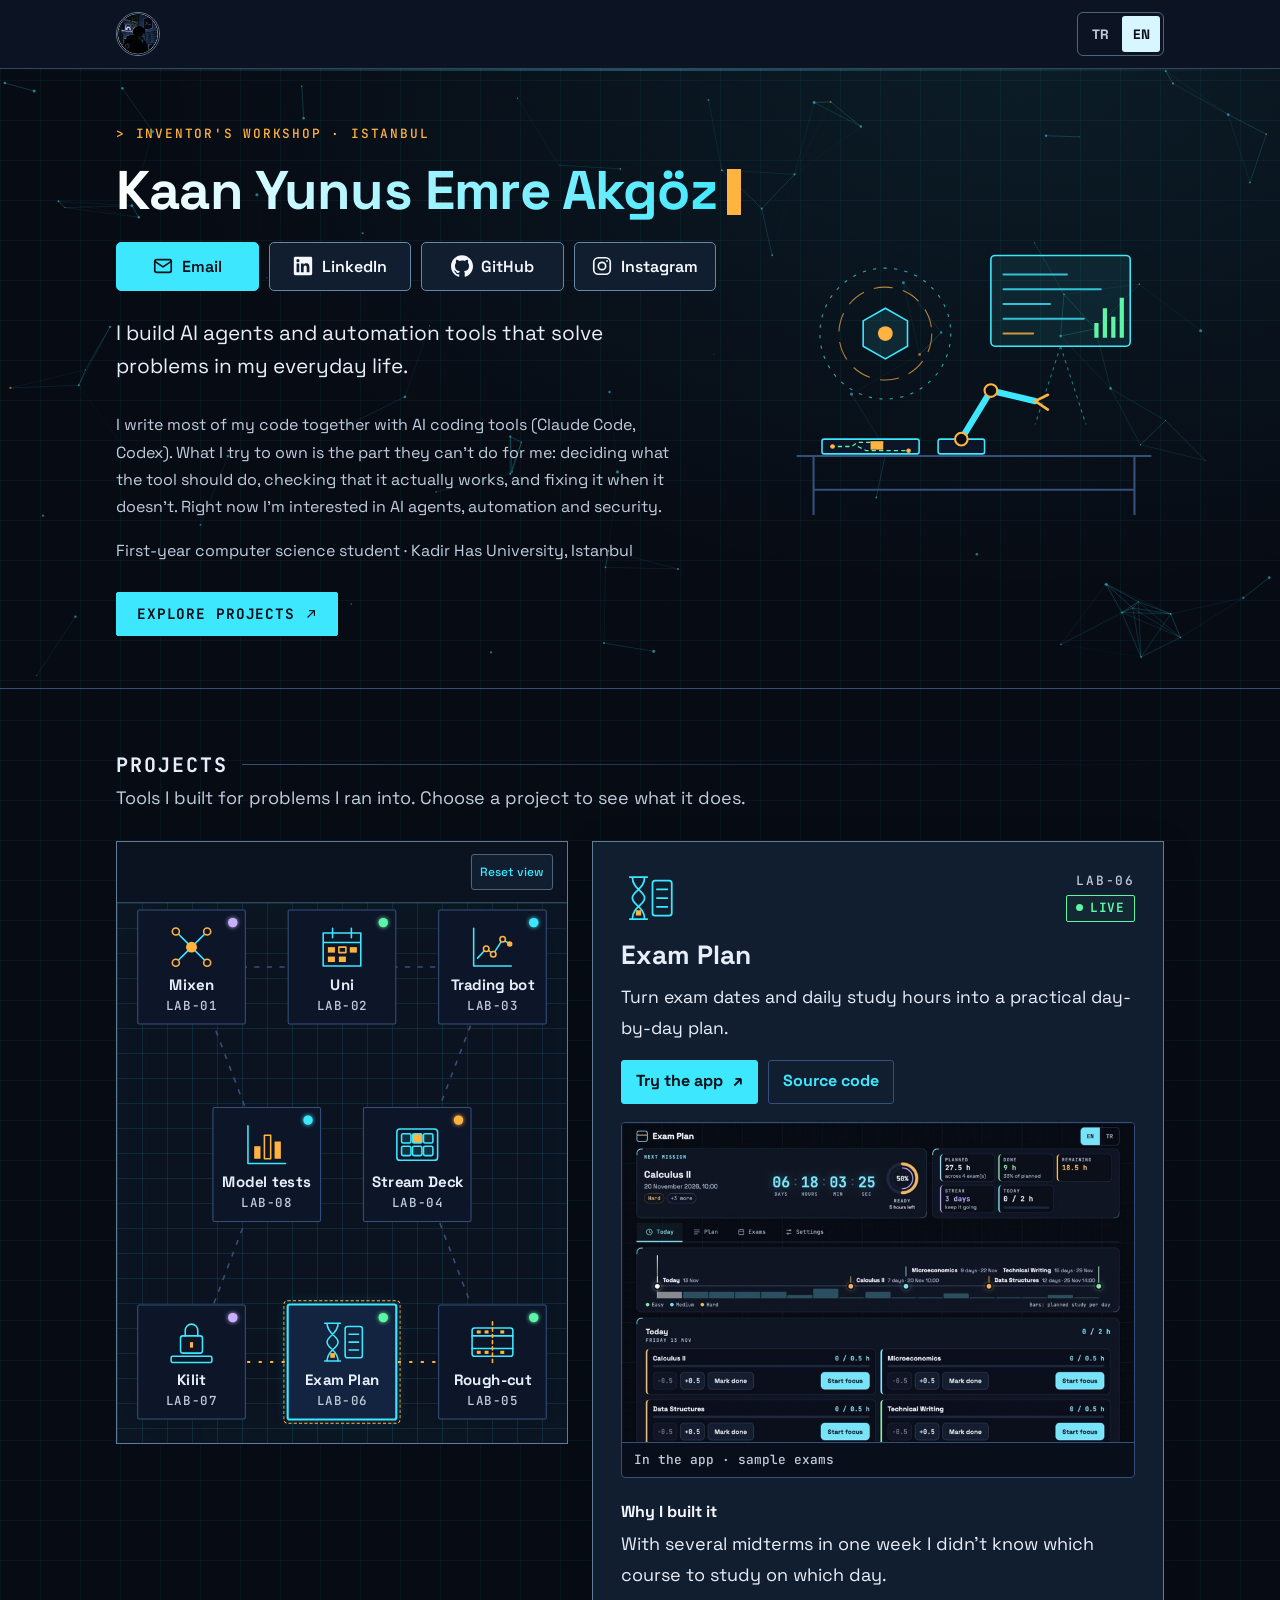
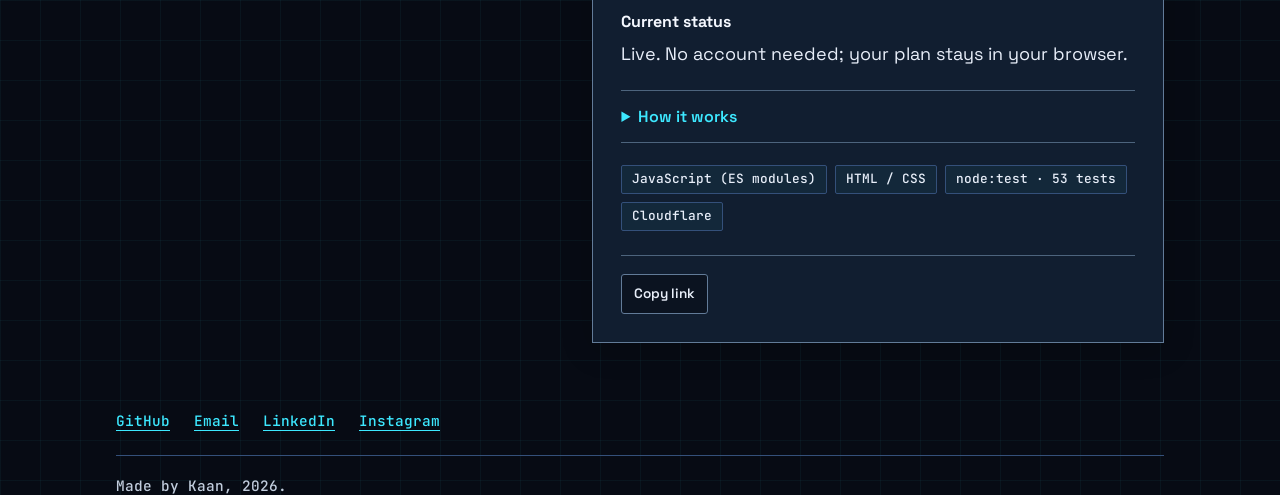
==== commit 652f9e04: "Use the original 512x288 SD 1.5 output on the model tests page, stop the photo and video grids overf" ====
--- a/index.html
+++ b/index.html
@@ -23,7 +23,7 @@
   <link rel="preconnect" href="https://fonts.gstatic.com" crossorigin>
   <link rel="stylesheet" href="https://fonts.googleapis.com/css2?family=JetBrains+Mono:wght@500;700&family=Space+Grotesk:wght@400;500;700&display=swap" media="print" onload="this.media='all'">
   <noscript><link rel="stylesheet" href="https://fonts.googleapis.com/css2?family=JetBrains+Mono:wght@500;700&family=Space+Grotesk:wght@400;500;700&display=swap"></noscript>
-  <link rel="stylesheet" href="style.css?v=polish-a2">
+  <link rel="stylesheet" href="style.css?v=polish-a4">
   <script src="i18n.js?v=lang-v6" defer></script>
   <script src="script.js?v=models-v3" defer></script>
   <script src="lab.js?v=hudscroll-v2" defer></script>
--- a/style.css
+++ b/style.css
@@ -521,14 +521,14 @@
 .mt-block { margin-top: 48px; padding: 26px 16px; border: 1px solid var(--line); background: var(--card); min-width: 0; }
 .mt-block h2 { font-size: 1.15rem; line-height: 1.35; margin: 0 0 16px; }
 .mt-block p { max-width: 70ch; margin: 0 0 14px; overflow-wrap: anywhere; }
-.mt-shots { display: grid; grid-template-columns: repeat(auto-fit, minmax(260px, 1fr)); gap: 16px; margin-top: 8px; }
+.mt-shots { display: grid; grid-template-columns: repeat(auto-fit, minmax(min(260px, 100%), 1fr)); gap: 16px; margin-top: 8px; }
 .mt-shots figure { margin: 0; }
 .mt-shots img { display: block; width: 100%; height: auto; border: 1px solid var(--line); }
 .mt-shots figcaption { margin-top: 8px; font-size: 0.9rem; color: var(--muted); }
 .mt-block h3 { font-size: 1.05rem; margin: 24px 0 10px; color: var(--amber); }
 .mt-prompt code { display: block; padding: 12px 14px; border: 1px solid var(--line); font-family: var(--mono); font-size: 0.85rem; overflow-wrap: anywhere; white-space: normal; }
 .mt-shots video { display: block; width: 100%; height: auto; background: #000; border: 1px solid var(--line); }
-.mt-videos { grid-template-columns: repeat(auto-fit, minmax(260px, 480px)); }
+.mt-videos { grid-template-columns: repeat(auto-fit, minmax(min(260px, 100%), 480px)); }
 .table-scroll { overflow-x: auto; max-width: 100%; border: 1px solid var(--line); margin-bottom: 12px; }
 .mt-table { border-collapse: collapse; width: 100%; min-width: 680px; font-size: 0.9rem; }
 .mt-table th, .mt-table td { padding: 9px 10px; border-bottom: 1px solid #2a3d5c; text-align: left; vertical-align: top; }
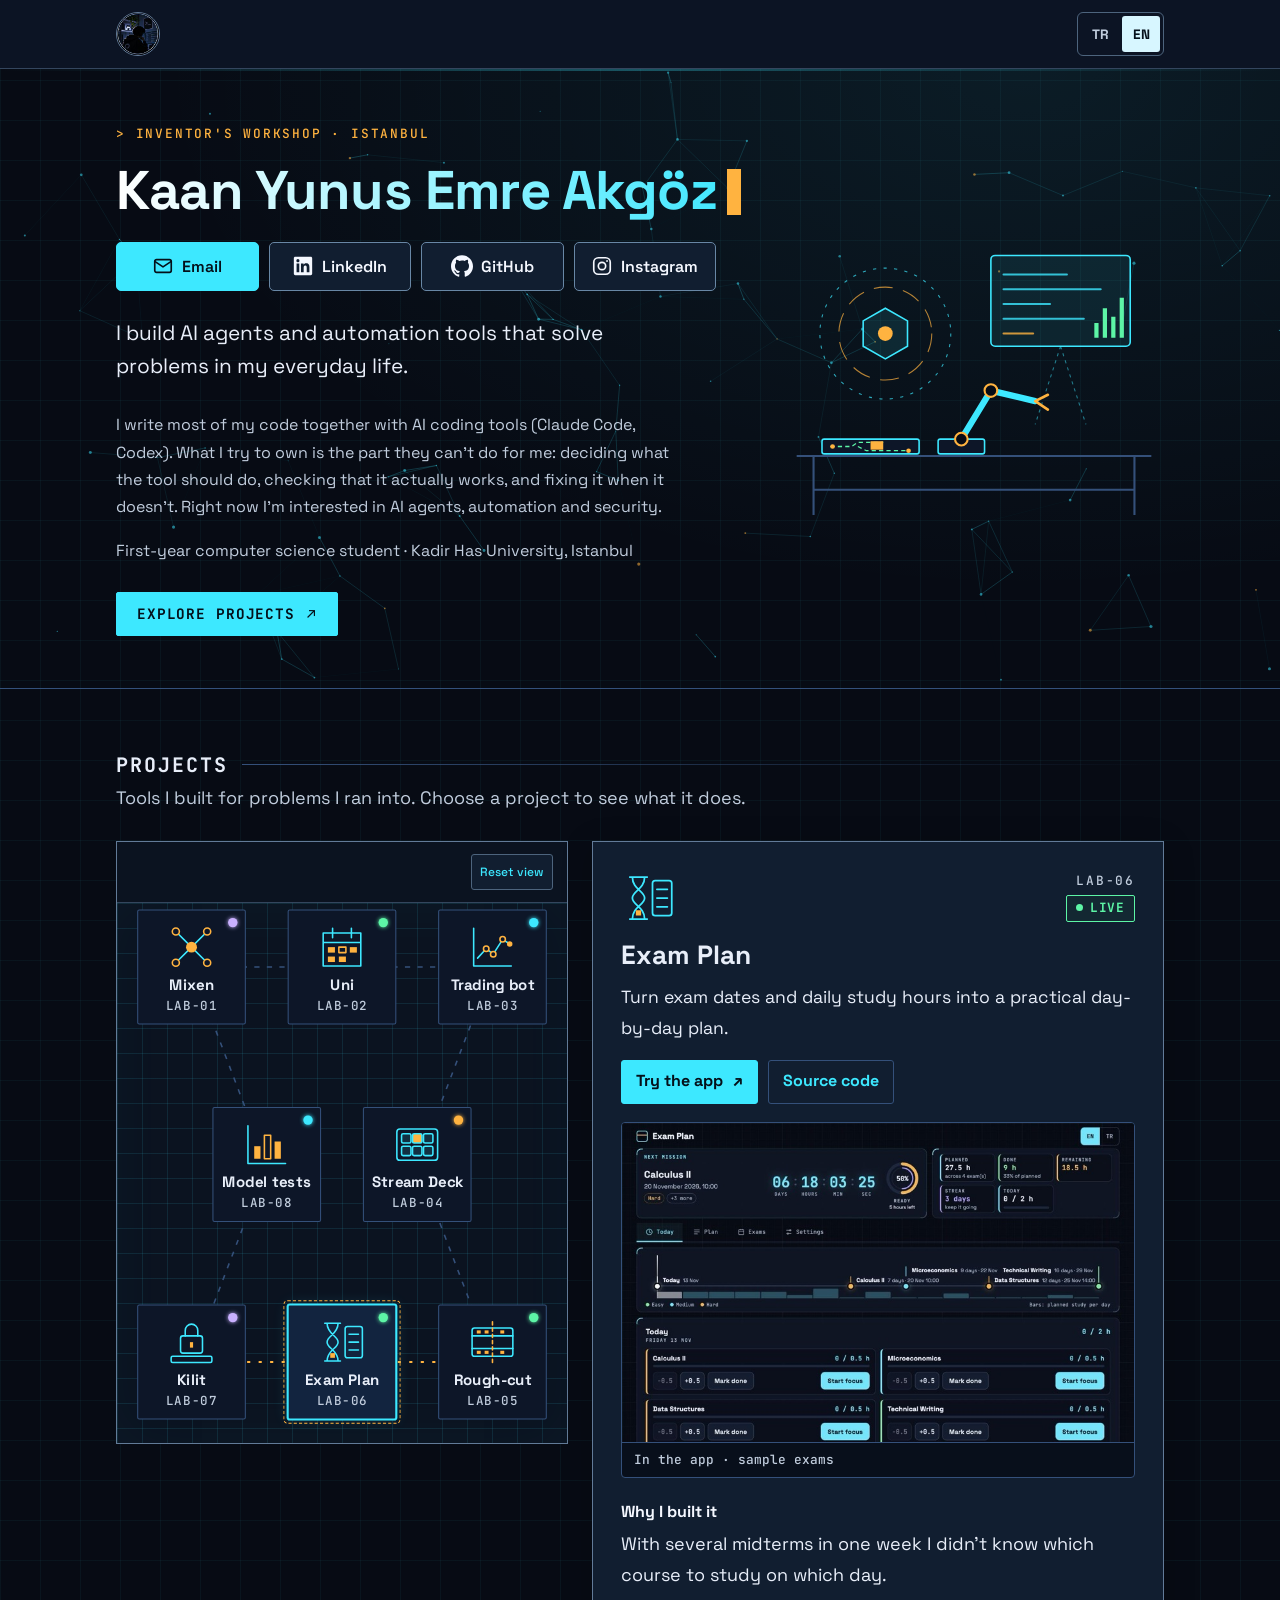
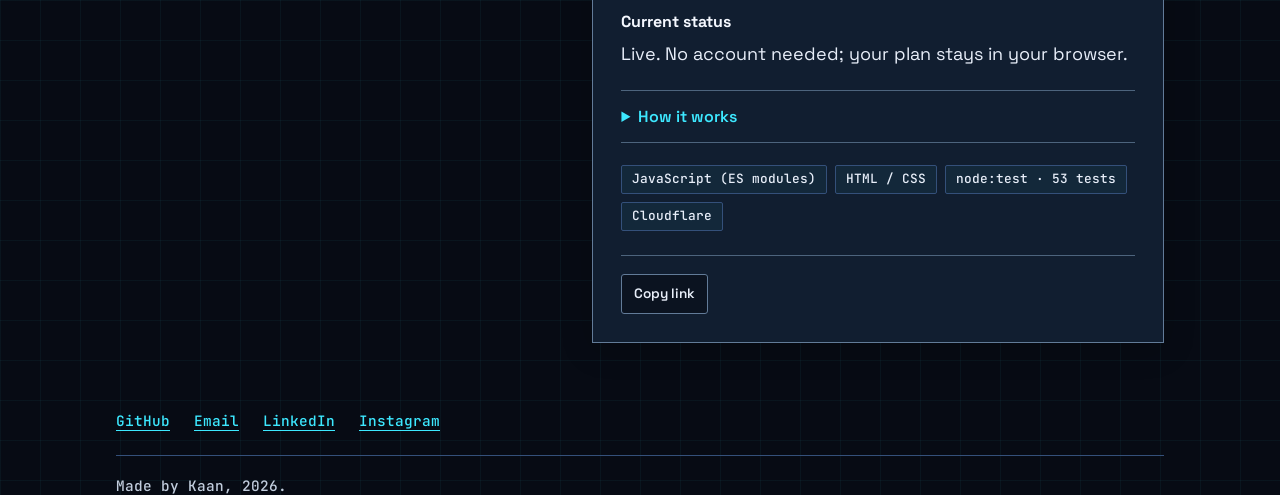
==== commit 79b641ba: "Add Previous project and Next project buttons at the bottom of the details panel on narrow screens, " ====
--- a/index.html
+++ b/index.html
@@ -23,10 +23,10 @@
   <link rel="preconnect" href="https://fonts.gstatic.com" crossorigin>
   <link rel="stylesheet" href="https://fonts.googleapis.com/css2?family=JetBrains+Mono:wght@500;700&family=Space+Grotesk:wght@400;500;700&display=swap" media="print" onload="this.media='all'">
   <noscript><link rel="stylesheet" href="https://fonts.googleapis.com/css2?family=JetBrains+Mono:wght@500;700&family=Space+Grotesk:wght@400;500;700&display=swap"></noscript>
-  <link rel="stylesheet" href="style.css?v=polish-a4">
-  <script src="i18n.js?v=lang-v6" defer></script>
+  <link rel="stylesheet" href="style.css?v=step-v1">
+  <script src="i18n.js?v=step-v1" defer></script>
   <script src="script.js?v=models-v3" defer></script>
-  <script src="lab.js?v=hudscroll-v2" defer></script>
+  <script src="lab.js?v=step-v1" defer></script>
 </head>
 <body id="top">
   <div class="sitebar">
--- a/style.css
+++ b/style.css
@@ -573,3 +573,9 @@
       linear-gradient(to left, rgba(61, 232, 255, 0.35), rgba(61, 232, 255, 0)) right center / 14px 100% no-repeat scroll;
   }
 }
+
+.project-step { display: none; }
+@media (max-width: 700px) {
+  .project-step { display: flex; gap: 12px; margin-top: 18px; }
+  .project-step .project-button { flex: 1 1 0; min-height: 48px; background: #152338; color: var(--text); cursor: pointer; }
+}
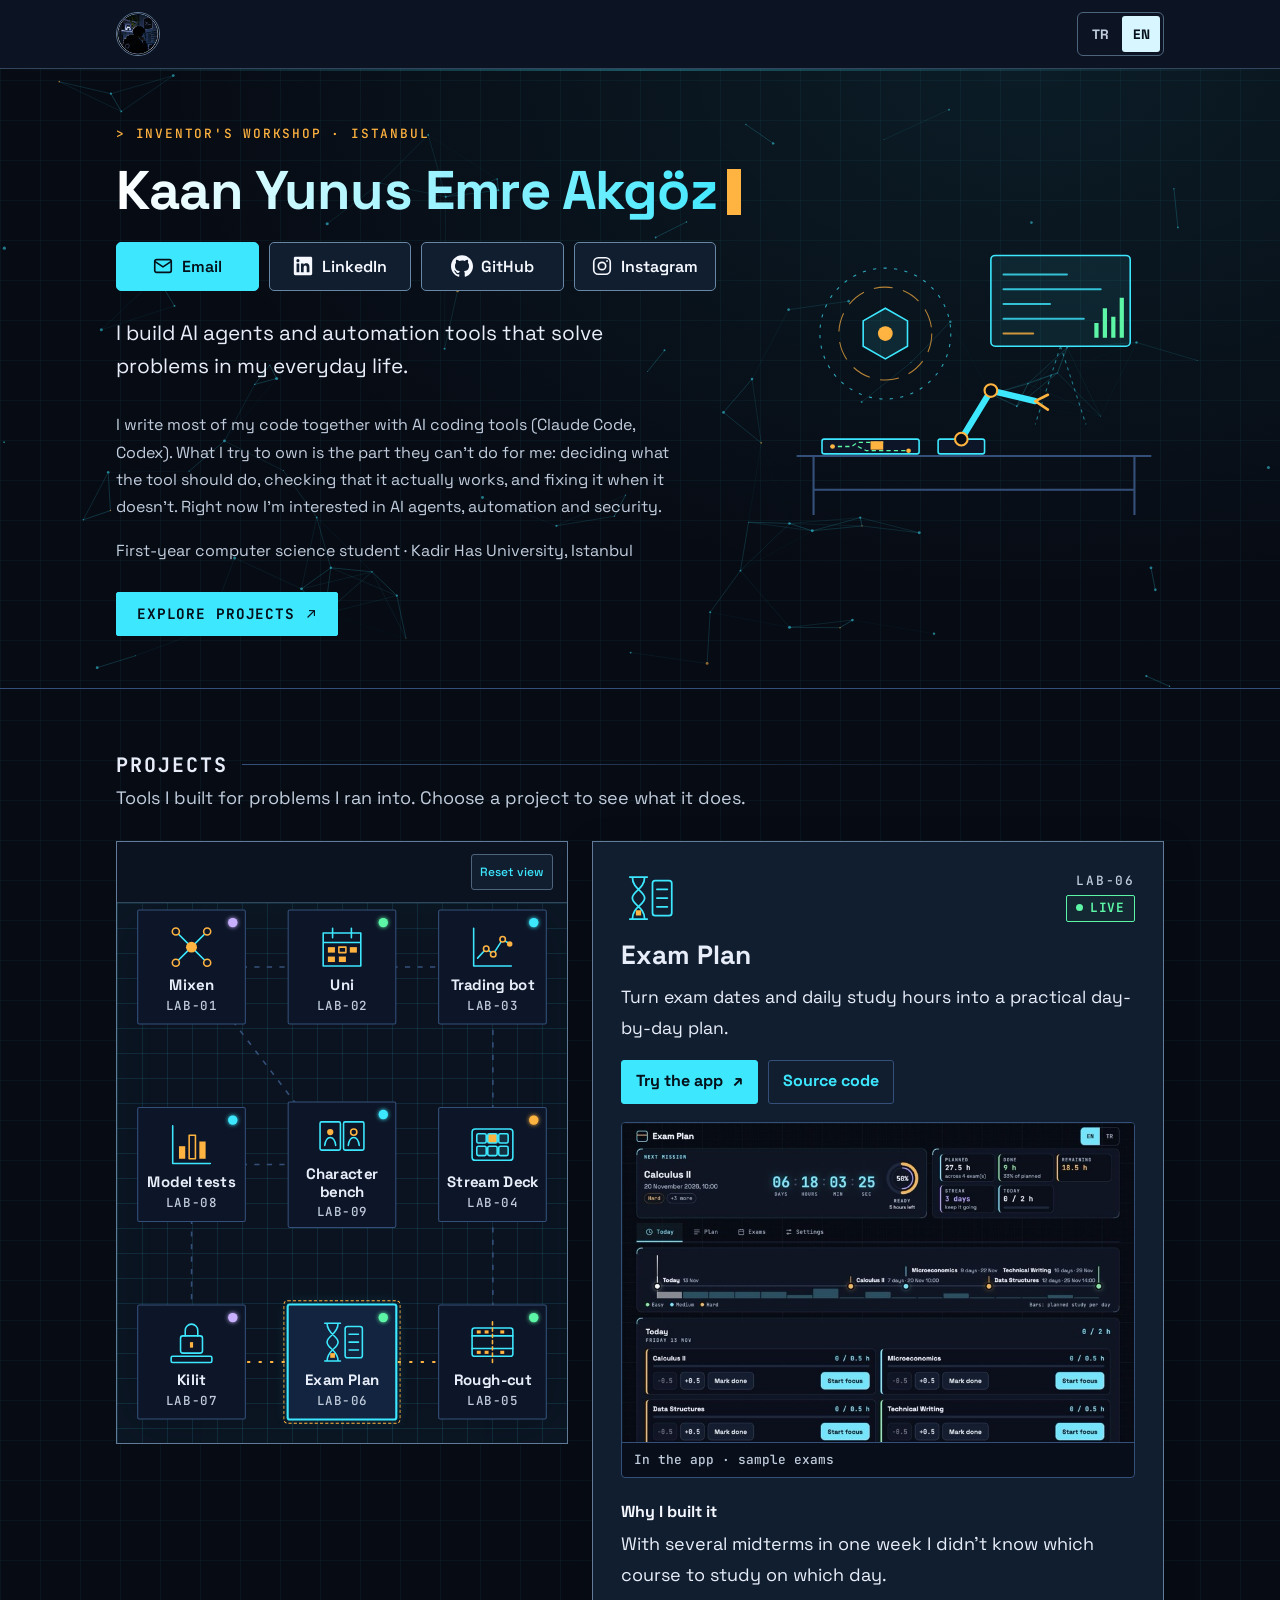
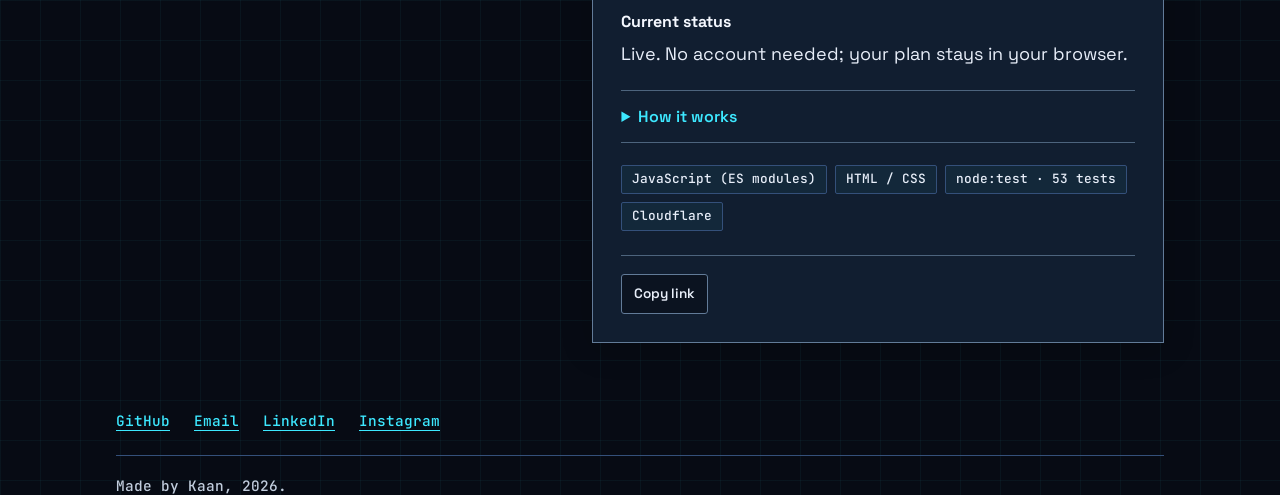
==== commit b93df583: "Add the Week 4 character consistency benchmark page, its LAB-09 map card with a 3x3 station layout, " ====
--- a/index.html
+++ b/index.html
@@ -23,8 +23,8 @@
   <link rel="preconnect" href="https://fonts.gstatic.com" crossorigin>
   <link rel="stylesheet" href="https://fonts.googleapis.com/css2?family=JetBrains+Mono:wght@500;700&family=Space+Grotesk:wght@400;500;700&display=swap" media="print" onload="this.media='all'">
   <noscript><link rel="stylesheet" href="https://fonts.googleapis.com/css2?family=JetBrains+Mono:wght@500;700&family=Space+Grotesk:wght@400;500;700&display=swap"></noscript>
-  <link rel="stylesheet" href="style.css?v=step-v1">
-  <script src="i18n.js?v=step-v1" defer></script>
+  <link rel="stylesheet" href="style.css?v=step-v2">
+  <script src="i18n.js?v=step-v2" defer></script>
   <script src="script.js?v=models-v3" defer></script>
   <script src="lab.js?v=step-v1" defer></script>
 </head>
@@ -178,7 +178,7 @@
           </ul>
         </article>
 
-        <article class="card" data-project="stream-deck" data-short="Stream Deck" data-x="66" data-y="50">
+        <article class="card" data-project="stream-deck" data-short="Stream Deck" data-x="82" data-y="50">
           <div class="card-top">
             <svg class="icon" viewBox="0 0 64 64" role="img" aria-label="Icon: grid of six macro pad keys" focusable="false">
               <g class="draw">
@@ -283,7 +283,7 @@
           </ul>
         </article>
 
-        <article class="card" data-project="model-tests" data-short="Model tests" data-x="34" data-y="50">
+        <article class="card" data-project="model-tests" data-short="Model tests" data-x="18" data-y="50">
           <div class="card-top">
             <svg class="icon" viewBox="0 0 64 64" role="img" aria-label="Icon: three score bars of different heights" focusable="false">
               <g class="draw">
@@ -305,6 +305,32 @@
           <div class="project-facts"><div class="fact"><h4><span data-i18n="Why I built it">Why I built it</span></h4><p><span data-i18n="It started as a program task, but I wanted to see for myself how far small local models are from cloud models.">It started as a program task, but I wanted to see for myself how far small local models are from cloud models.</span></p></div><div class="fact"><h4><span data-i18n="Current status">Current status</span></h4><p><span data-i18n="The three Gemini models got 10/10 in all 3 runs; the best local model, qwen3-8b, had a median of 7/10 over 3 runs (best 8/10). Best local image: SDXL-Turbo, 12/20; best video: Gemini Omni, 21/25. One prompt, and one seed for the local models, so not a general ranking.">The three Gemini models got 10/10 in all 3 runs; the best local model, qwen3-8b, had a median of 7/10 over 3 runs (best 8/10). Best local image: SDXL-Turbo, 12/20; best video: Gemini Omni, 21/25. One prompt, and one seed for the local models, so not a general ranking.</span></p></div><details class="technical-details"><summary><span data-i18n="How it works">How it works</span></summary><div><span data-i18n="Text: 10 MIHENK benchmark questions, three runs per model (one for Claude). Image and video: scored 1 to 5 per criterion, then checked by me.">Text: 10 MIHENK benchmark questions, three runs per model (one for Claude). Image and video: scored 1 to 5 per criterion, then checked by me.</span></div></details></div>
           <ul class="tags" aria-label="Technologies" data-i18n-aria-label="Technologies">
             <li>Python</li><li>Ollama</li><li>Diffusers</li><li>PyTorch</li>
+          </ul>
+        </article>
+
+        <article class="card" data-project="character-bench" data-short="Character bench" data-x="50" data-y="50">
+          <div class="card-top">
+            <svg class="icon" viewBox="0 0 64 64" role="img" aria-label="Icon: the same figure in two video frames" focusable="false">
+              <g class="draw">
+                <rect pathLength="1" x="4" y="14" width="26" height="36" rx="2" />
+                <rect pathLength="1" x="34" y="14" width="26" height="36" rx="2" />
+                <path pathLength="1" d="M10 44c1-7 4-10 7-10s6 3 7 10M40 44c1-7 4-10 7-10s6 3 7 10" />
+              </g>
+              <circle class="fill" cx="17" cy="27" r="4" />
+              <circle class="node n1" cx="47" cy="27" r="4" />
+            </svg>
+            <div class="ids">
+              <span class="serial">LAB-09</span>
+              <span class="status st-paper"><span data-i18n="Report">Report</span></span>
+            </div>
+          </div>
+          <h3><span data-i18n="Character consistency bench">Character consistency bench</span></h3>
+          <p><span data-i18n="A small benchmark for five video models: did the model do the command, and did it keep the same character while doing it? Claude judged the frames.">A small benchmark for five video models: did the model do the command, and did it keep the same character while doing it? Claude judged the frames.</span></p>
+          <div class="project-actions"><a class="project-button primary" href="character-bench.html"><span data-i18n="Open the results">Open the results</span> <span aria-hidden="true">↗</span></a></div>
+          <figure class="project-preview"><img src="assets/character-bench/grafik.svg" width="1978" height="420" alt="Bar chart with Turkish labels. Left, on a 0 to 100 percent axis: did the command and kept the character for each of the five models, as separate bars. Right, on its own axis: Higgsfield credits per kept-character answer, from 0.34 for Seedance 2.0 Mini to 0.81 for Gemini Omni Flash 1.2." data-i18n-alt="Bar chart with Turkish labels. Left, on a 0 to 100 percent axis: did the command and kept the character for each of the five models, as separate bars. Right, on its own axis: Higgsfield credits per kept-character answer, from 0.34 for Seedance 2.0 Mini to 0.81 for Gemini Omni Flash 1.2." loading="lazy"><figcaption><span data-i18n="Results chart · labels in Turkish">Results chart · labels in Turkish</span></figcaption></figure>
+          <div class="project-facts"><div class="fact"><h4><span data-i18n="Why I built it">Why I built it</span></h4><p><span data-i18n="It was the Week 4 task of a program, and I aimed it at people who make videos with their own character.">It was the Week 4 task of a program, and I aimed it at people who make videos with their own character.</span></p></div><div class="fact"><h4><span data-i18n="Current status">Current status</span></h4><p><span data-i18n="Published. The human check did not pass (80.2% agreement, threshold 85%), so the table is not a firm ranking.">Published. The human check did not pass (80.2% agreement, threshold 85%), so the table is not a firm ranking.</span></p></div><details class="technical-details"><summary><span data-i18n="How it works">How it works</span></summary><div><span data-i18n="One start image, 20 commands, one try per model. Claude answers 101 scored questions from frames; the two scores stay separate.">One start image, 20 commands, one try per model. Claude answers 101 scored questions from frames; the two scores stay separate.</span></div></details></div>
+          <ul class="tags" aria-label="Technologies" data-i18n-aria-label="Technologies">
+            <li>Python</li><li>Claude</li><li>Higgsfield</li><li>Hugging Face</li>
           </ul>
         </article>
       </div>
--- a/style.css
+++ b/style.css
@@ -579,3 +579,6 @@
   .project-step { display: flex; gap: 12px; margin-top: 18px; }
   .project-step .project-button { flex: 1 1 0; min-height: 48px; background: #152338; color: var(--text); cursor: pointer; }
 }
+.mt-chart { margin: 8px 0 0; background: #fff; border: 1px solid var(--line); padding: 8px; overflow-x: auto; }
+.mt-chart img { display: block; width: 100%; min-width: 900px; height: auto; }
+.mt-chart figcaption { color: #444; font-size: 0.85rem; padding-top: 6px; }
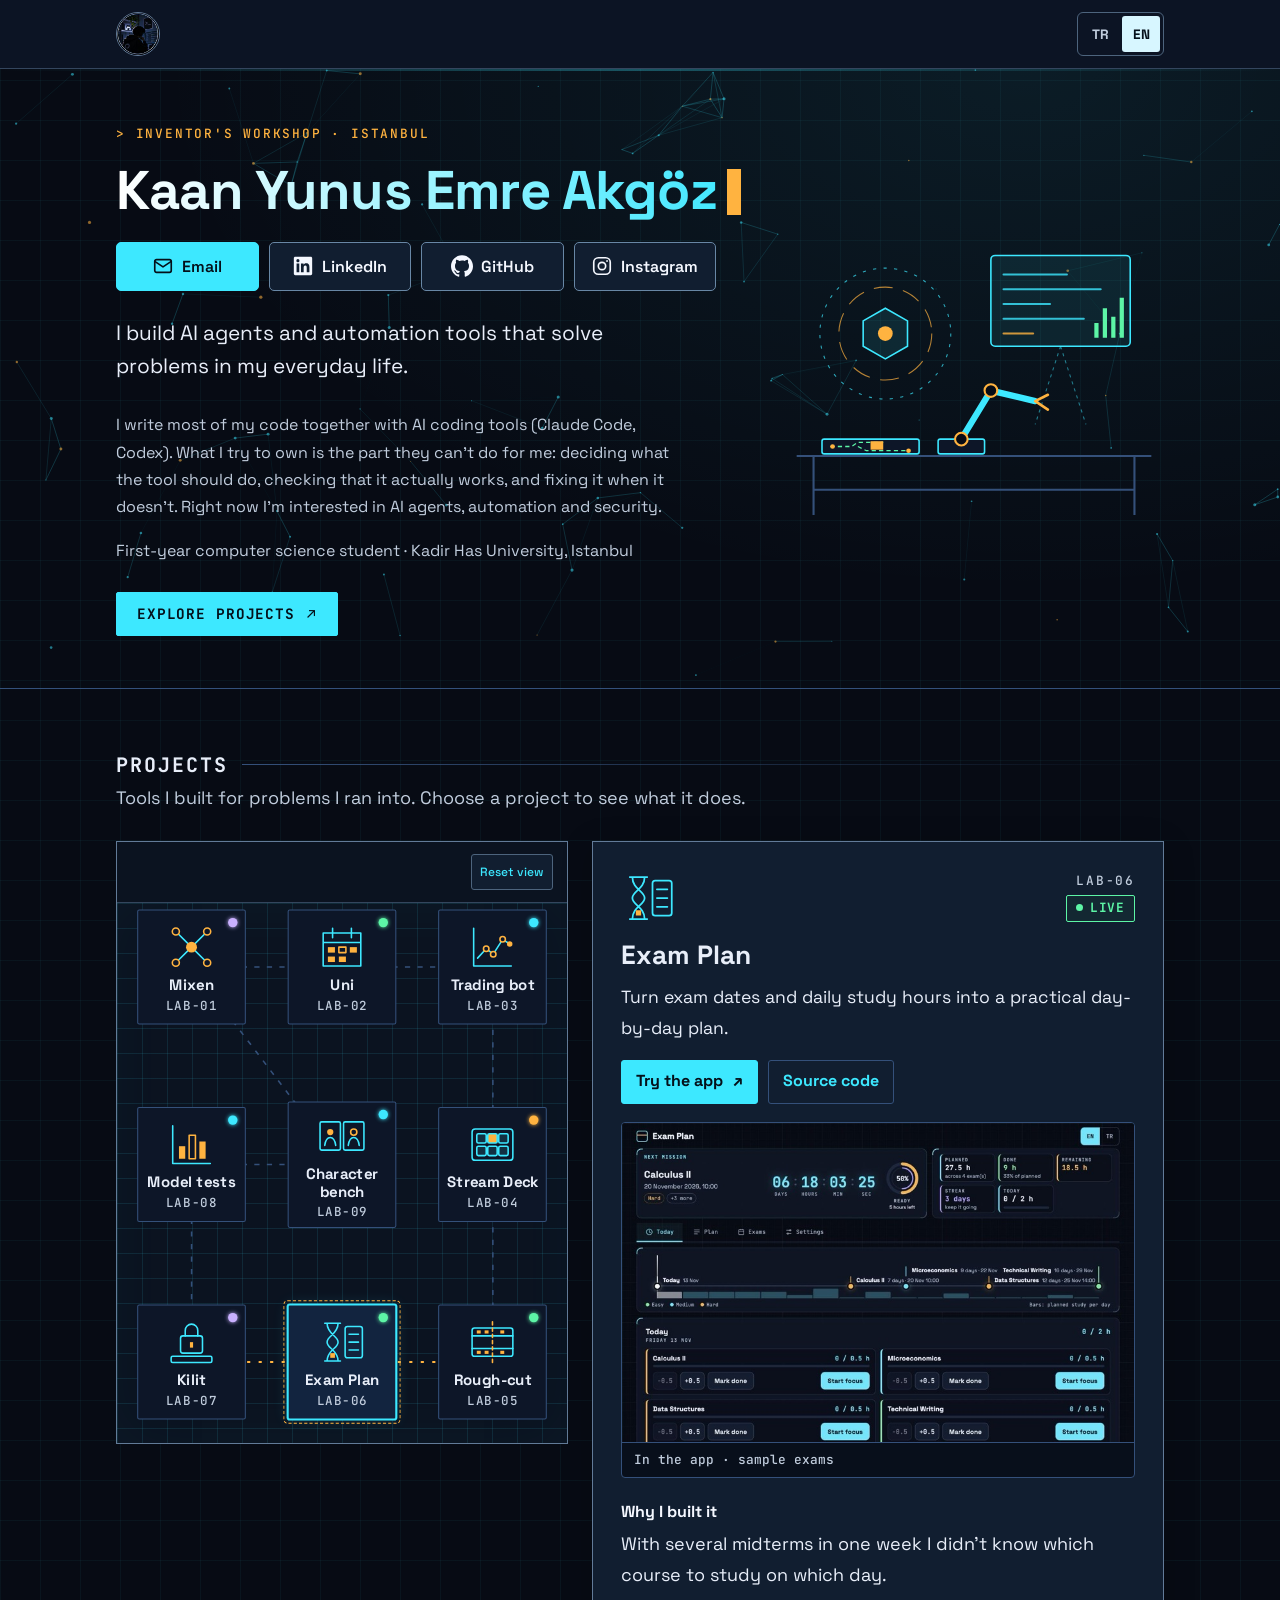
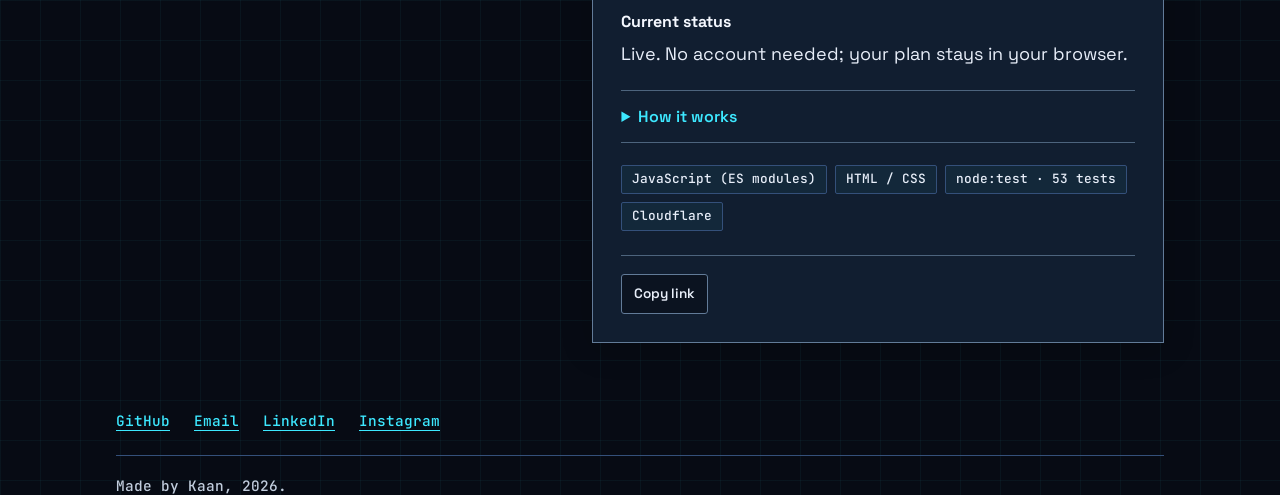
==== commit ab1b2603: "Make the character bench chart readable in a scrolling box, show the human-check warning under the t" ====
--- a/index.html
+++ b/index.html
@@ -23,8 +23,8 @@
   <link rel="preconnect" href="https://fonts.gstatic.com" crossorigin>
   <link rel="stylesheet" href="https://fonts.googleapis.com/css2?family=JetBrains+Mono:wght@500;700&family=Space+Grotesk:wght@400;500;700&display=swap" media="print" onload="this.media='all'">
   <noscript><link rel="stylesheet" href="https://fonts.googleapis.com/css2?family=JetBrains+Mono:wght@500;700&family=Space+Grotesk:wght@400;500;700&display=swap"></noscript>
-  <link rel="stylesheet" href="style.css?v=step-v2">
-  <script src="i18n.js?v=step-v2" defer></script>
+  <link rel="stylesheet" href="style.css?v=step-v3">
+  <script src="i18n.js?v=step-v3" defer></script>
   <script src="script.js?v=models-v3" defer></script>
   <script src="lab.js?v=step-v1" defer></script>
 </head>
@@ -325,10 +325,10 @@
             </div>
           </div>
           <h3><span data-i18n="Character consistency bench">Character consistency bench</span></h3>
-          <p><span data-i18n="A small benchmark for five video models: did the model do the command, and did it keep the same character while doing it? Claude judged the frames.">A small benchmark for five video models: did the model do the command, and did it keep the same character while doing it? Claude judged the frames.</span></p>
+          <p><span data-i18n="A small benchmark for five video models: did each do the command, and keep the same character? Claude judged the frames; the human check did not pass, so it is not a firm ranking.">A small benchmark for five video models: did each do the command, and keep the same character? Claude judged the frames; the human check did not pass, so it is not a firm ranking.</span></p>
           <div class="project-actions"><a class="project-button primary" href="character-bench.html"><span data-i18n="Open the results">Open the results</span> <span aria-hidden="true">↗</span></a></div>
           <figure class="project-preview"><img src="assets/character-bench/grafik.svg" width="1978" height="420" alt="Bar chart with Turkish labels. Left, on a 0 to 100 percent axis: did the command and kept the character for each of the five models, as separate bars. Right, on its own axis: Higgsfield credits per kept-character answer, from 0.34 for Seedance 2.0 Mini to 0.81 for Gemini Omni Flash 1.2." data-i18n-alt="Bar chart with Turkish labels. Left, on a 0 to 100 percent axis: did the command and kept the character for each of the five models, as separate bars. Right, on its own axis: Higgsfield credits per kept-character answer, from 0.34 for Seedance 2.0 Mini to 0.81 for Gemini Omni Flash 1.2." loading="lazy"><figcaption><span data-i18n="Results chart · labels in Turkish">Results chart · labels in Turkish</span></figcaption></figure>
-          <div class="project-facts"><div class="fact"><h4><span data-i18n="Why I built it">Why I built it</span></h4><p><span data-i18n="It was the Week 4 task of a program, and I aimed it at people who make videos with their own character.">It was the Week 4 task of a program, and I aimed it at people who make videos with their own character.</span></p></div><div class="fact"><h4><span data-i18n="Current status">Current status</span></h4><p><span data-i18n="Published. The human check did not pass (80.2% agreement, threshold 85%), so the table is not a firm ranking.">Published. The human check did not pass (80.2% agreement, threshold 85%), so the table is not a firm ranking.</span></p></div><details class="technical-details"><summary><span data-i18n="How it works">How it works</span></summary><div><span data-i18n="One start image, 20 commands, one try per model. Claude answers 101 scored questions from frames; the two scores stay separate.">One start image, 20 commands, one try per model. Claude answers 101 scored questions from frames; the two scores stay separate.</span></div></details></div>
+          <div class="project-facts"><div class="fact"><h4><span data-i18n="Why I built it">Why I built it</span></h4><p><span data-i18n="It was the Week 4 task of a program, and I aimed it at people who make videos with their own character.">It was the Week 4 task of a program, and I aimed it at people who make videos with their own character.</span></p></div><div class="fact"><h4><span data-i18n="Current status">Current status</span></h4><p><span data-i18n="Published. Human-judge agreement was 80.2%, below the 85% threshold.">Published. Human-judge agreement was 80.2%, below the 85% threshold.</span></p></div><details class="technical-details"><summary><span data-i18n="How it works">How it works</span></summary><div><span data-i18n="One start image, 20 commands, one try per command for each model. Claude answers 101 scored questions from frames; the two scores stay separate.">One start image, 20 commands, one try per command for each model. Claude answers 101 scored questions from frames; the two scores stay separate.</span></div></details></div>
           <ul class="tags" aria-label="Technologies" data-i18n-aria-label="Technologies">
             <li>Python</li><li>Claude</li><li>Higgsfield</li><li>Hugging Face</li>
           </ul>
--- a/style.css
+++ b/style.css
@@ -579,6 +579,8 @@
   .project-step { display: flex; gap: 12px; margin-top: 18px; }
   .project-step .project-button { flex: 1 1 0; min-height: 48px; background: #152338; color: var(--text); cursor: pointer; }
 }
+.mt-chart:focus-visible { outline: 2px solid var(--cyan); outline-offset: 2px; }
 .mt-chart { margin: 8px 0 0; background: #fff; border: 1px solid var(--line); padding: 8px; overflow-x: auto; }
-.mt-chart img { display: block; width: 100%; min-width: 900px; height: auto; }
+.mt-chart img { display: block; width: 2200px; max-width: none; height: auto; }
+.mt-warn { margin: 0 0 14px; max-width: 70ch; padding: 8px 12px; border-left: 3px solid var(--amber); color: var(--text); font-weight: 500; }
 .mt-chart figcaption { color: #444; font-size: 0.85rem; padding-top: 6px; }
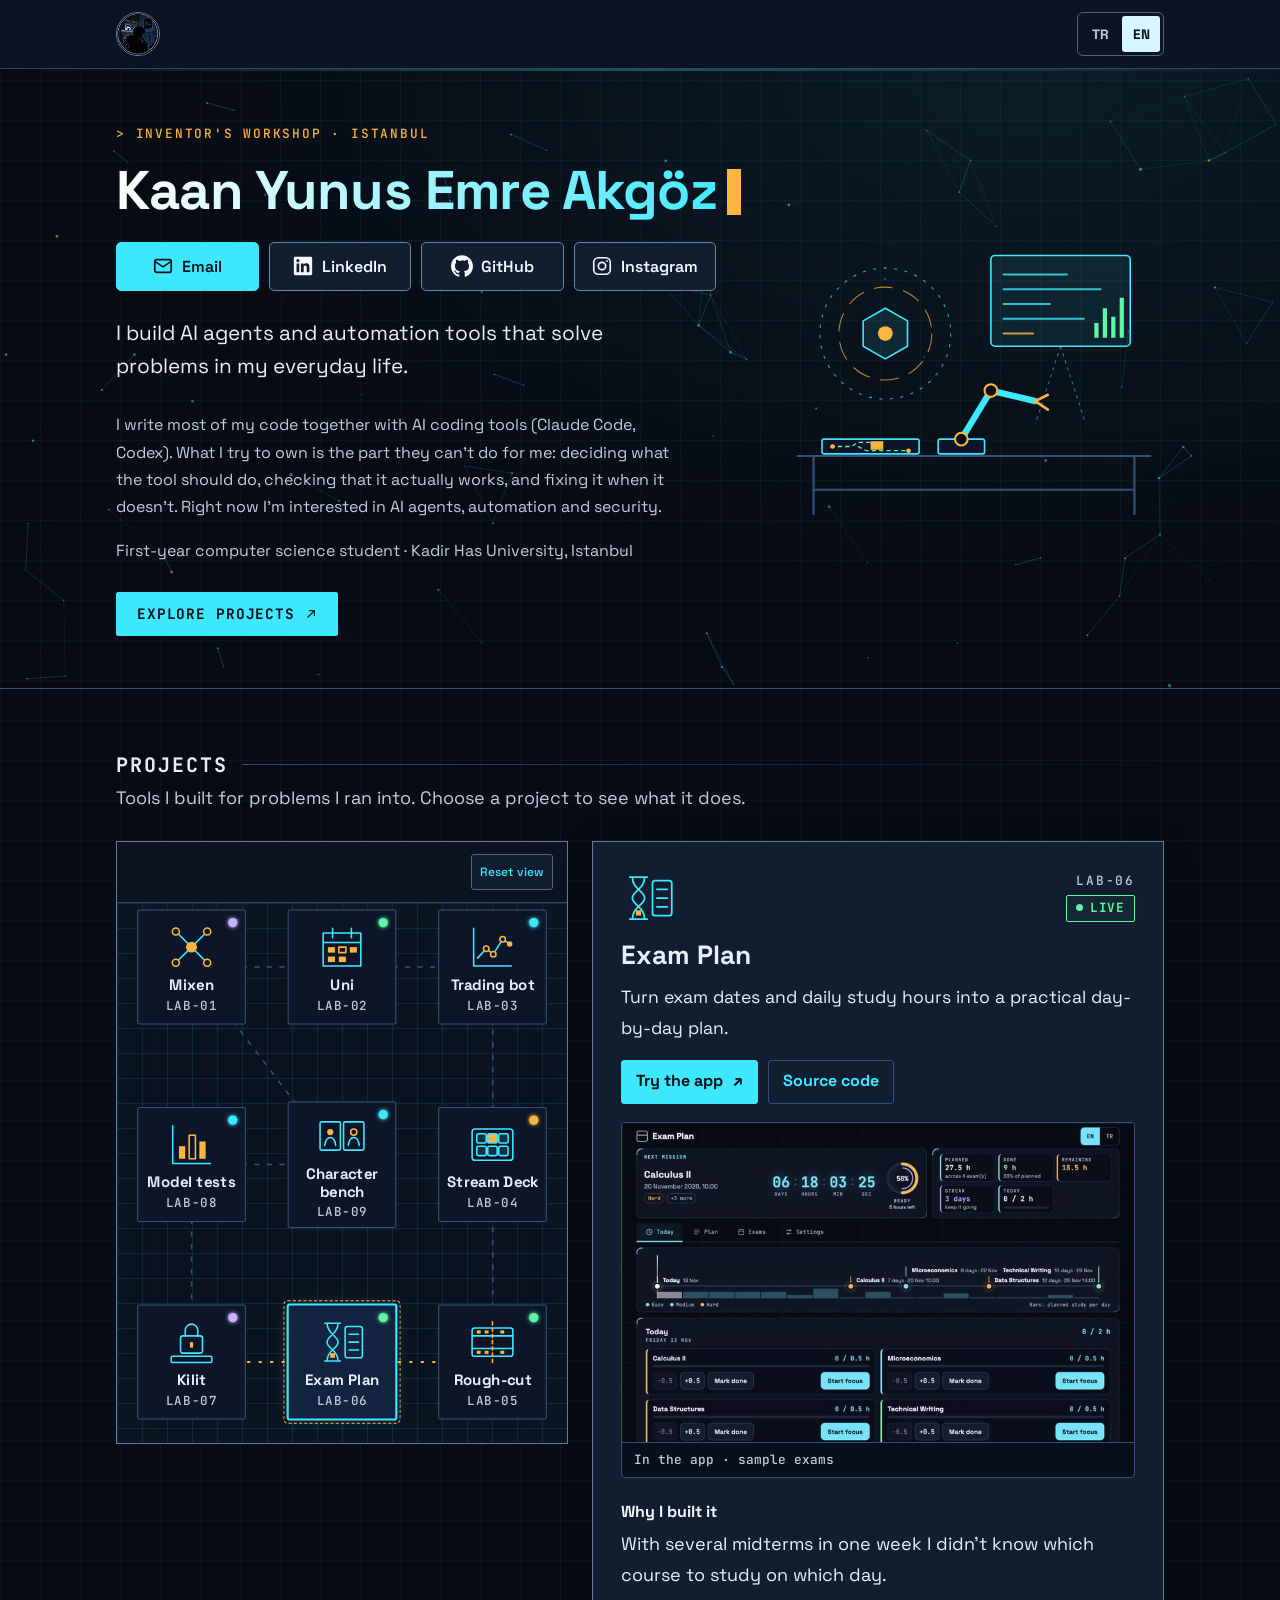
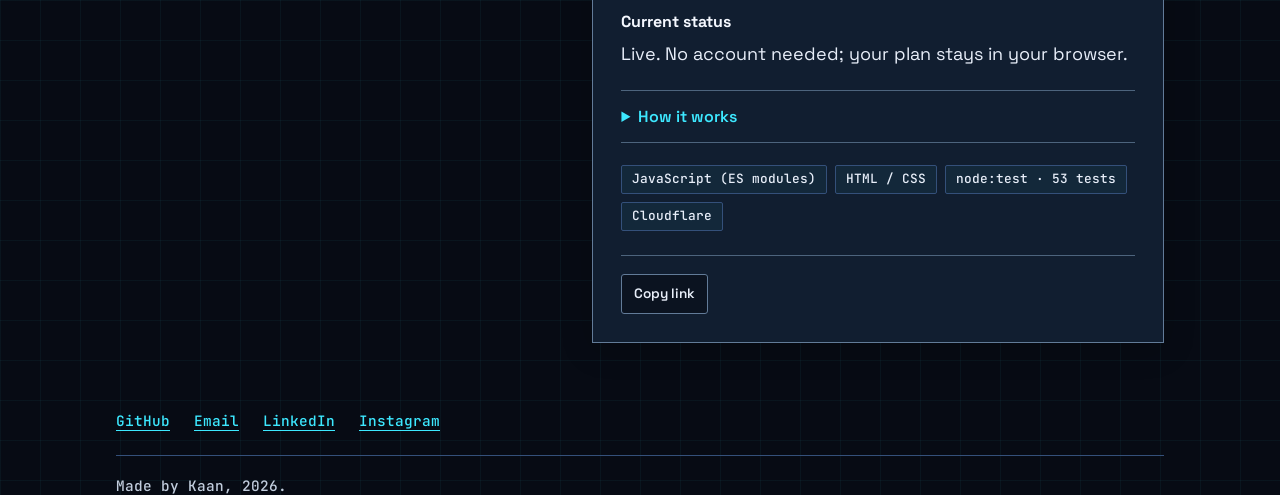
==== commit c10a6c63: "Show the chart scroll note at every width, correct the price sentence, use 'hakem cevabi yok' in Tur" ====
--- a/index.html
+++ b/index.html
@@ -23,8 +23,8 @@
   <link rel="preconnect" href="https://fonts.gstatic.com" crossorigin>
   <link rel="stylesheet" href="https://fonts.googleapis.com/css2?family=JetBrains+Mono:wght@500;700&family=Space+Grotesk:wght@400;500;700&display=swap" media="print" onload="this.media='all'">
   <noscript><link rel="stylesheet" href="https://fonts.googleapis.com/css2?family=JetBrains+Mono:wght@500;700&family=Space+Grotesk:wght@400;500;700&display=swap"></noscript>
-  <link rel="stylesheet" href="style.css?v=step-v3">
-  <script src="i18n.js?v=step-v3" defer></script>
+  <link rel="stylesheet" href="style.css?v=step-v4">
+  <script src="i18n.js?v=step-v4" defer></script>
   <script src="script.js?v=models-v3" defer></script>
   <script src="lab.js?v=step-v1" defer></script>
 </head>
--- a/style.css
+++ b/style.css
@@ -579,6 +579,7 @@
   .project-step { display: flex; gap: 12px; margin-top: 18px; }
   .project-step .project-button { flex: 1 1 0; min-height: 48px; background: #152338; color: var(--text); cursor: pointer; }
 }
+.chart-swipe { display: block; margin: 0 0 6px; color: var(--muted); font-size: 0.875rem; }
 .mt-chart:focus-visible { outline: 2px solid var(--cyan); outline-offset: 2px; }
 .mt-chart { margin: 8px 0 0; background: #fff; border: 1px solid var(--line); padding: 8px; overflow-x: auto; }
 .mt-chart img { display: block; width: 2200px; max-width: none; height: auto; }
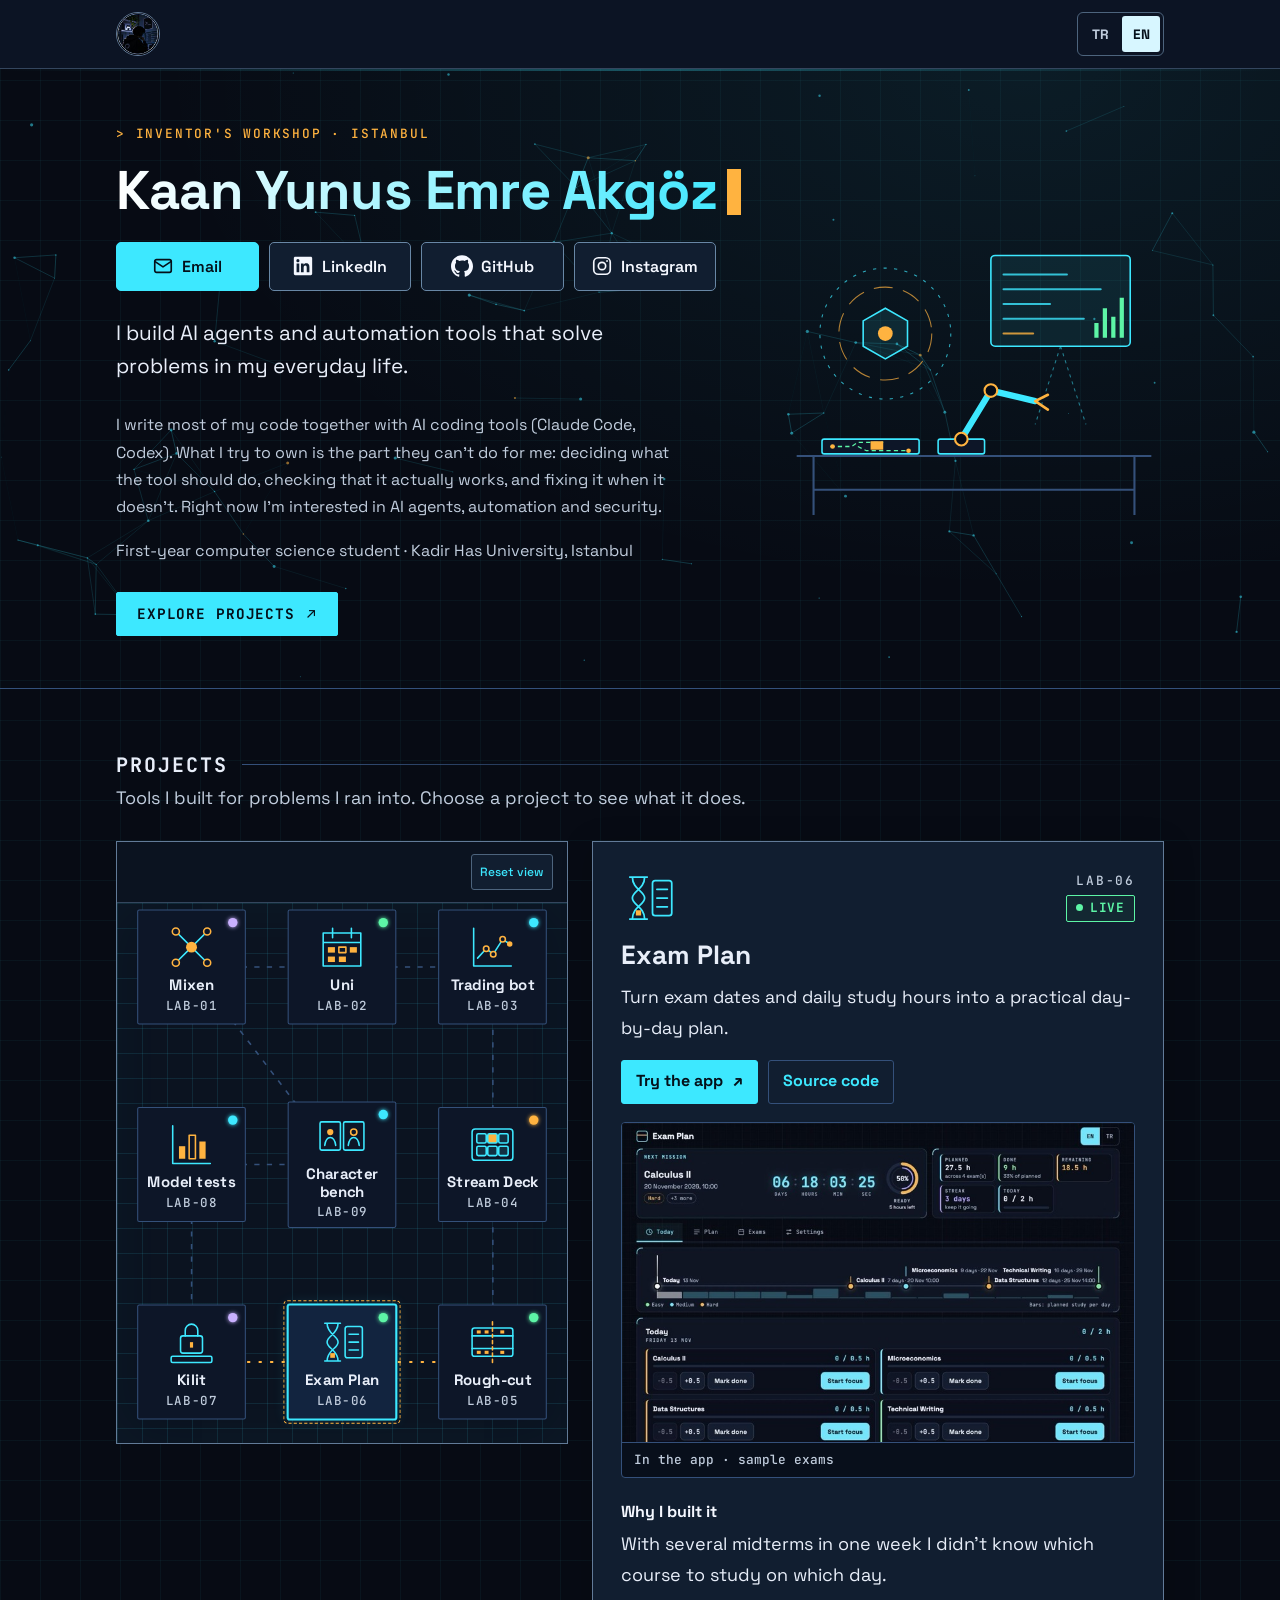
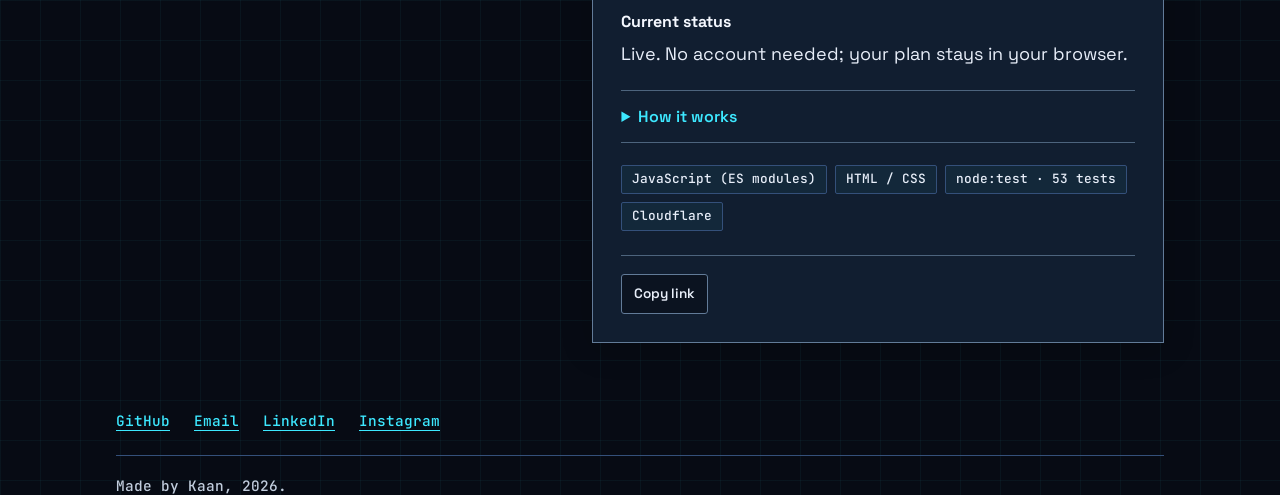
==== commit e948e917: "Fix keyboard step navigation on narrow screens by scrolling the details panel into view instantly af" ====
--- a/index.html
+++ b/index.html
@@ -26,7 +26,7 @@
   <link rel="stylesheet" href="style.css?v=step-v4">
   <script src="i18n.js?v=step-v4" defer></script>
   <script src="script.js?v=models-v3" defer></script>
-  <script src="lab.js?v=step-v1" defer></script>
+  <script src="lab.js?v=step-v2" defer></script>
 </head>
 <body id="top">
   <div class="sitebar">
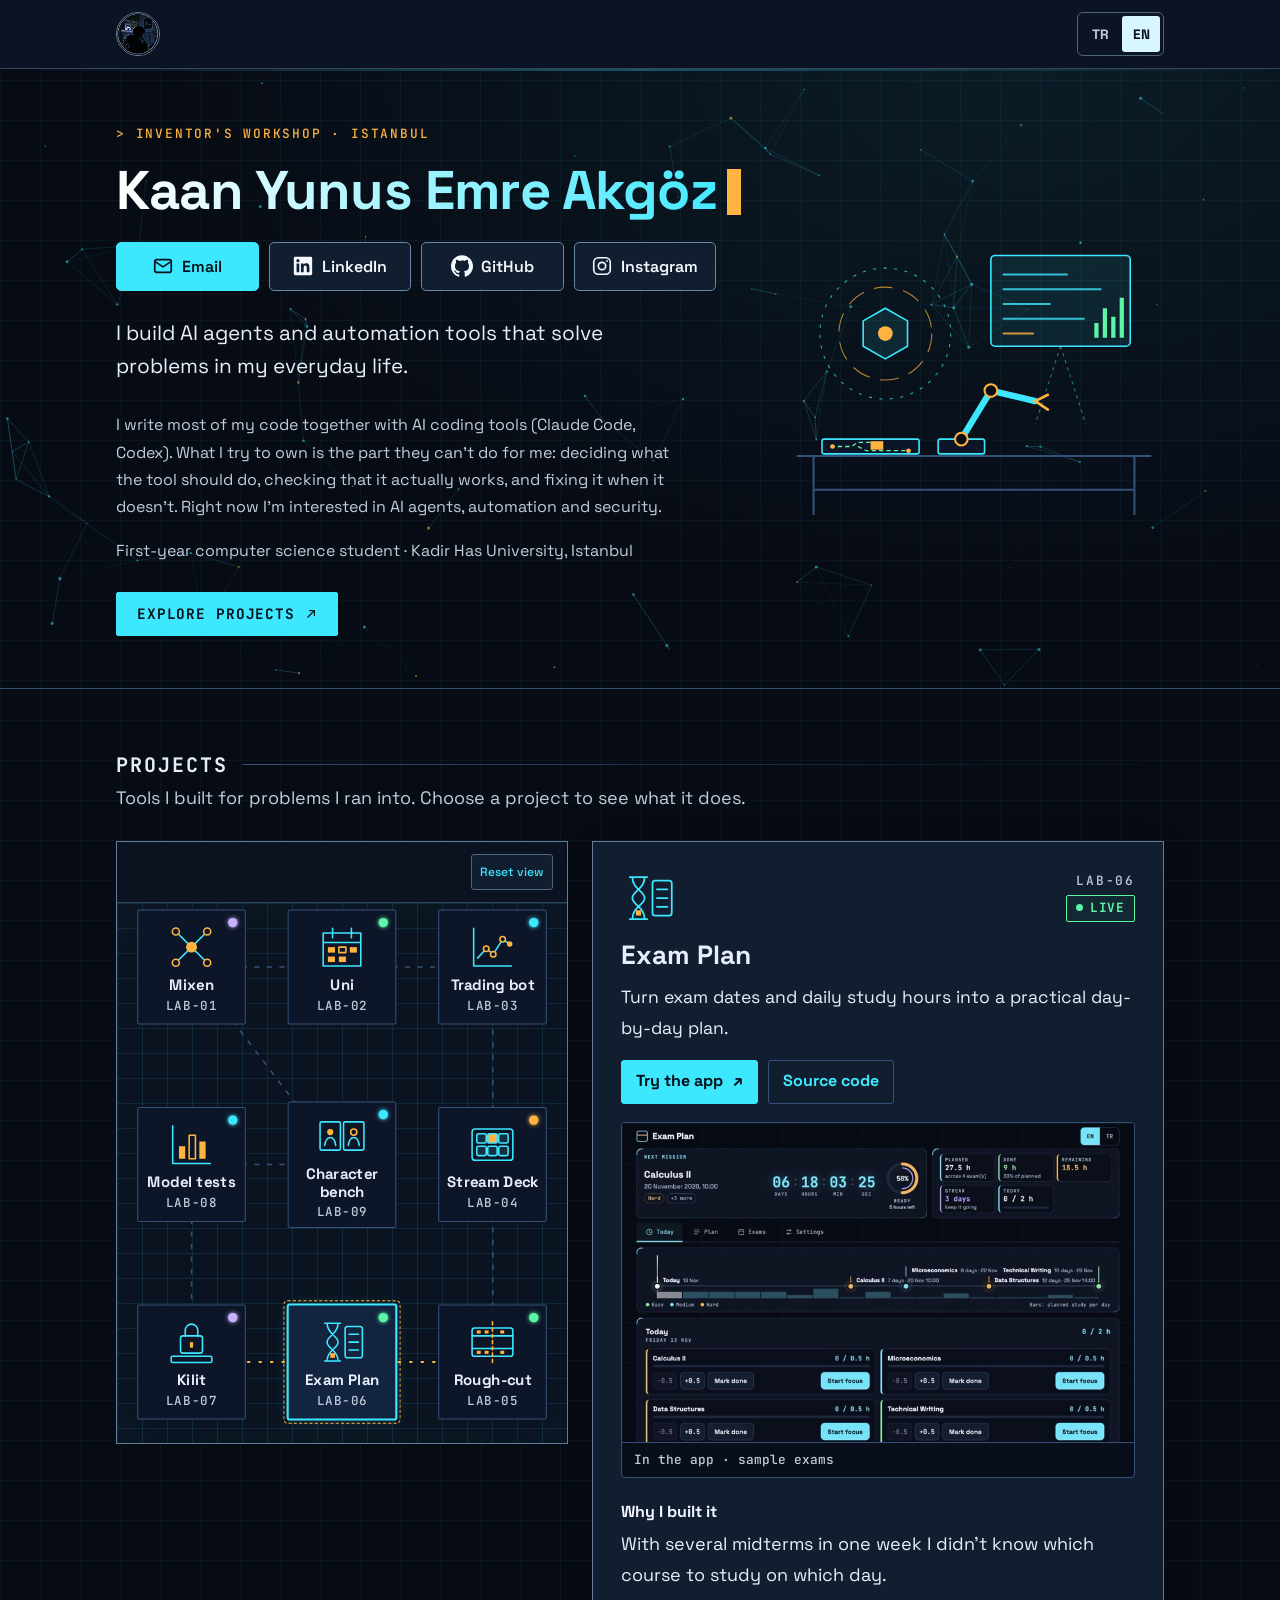
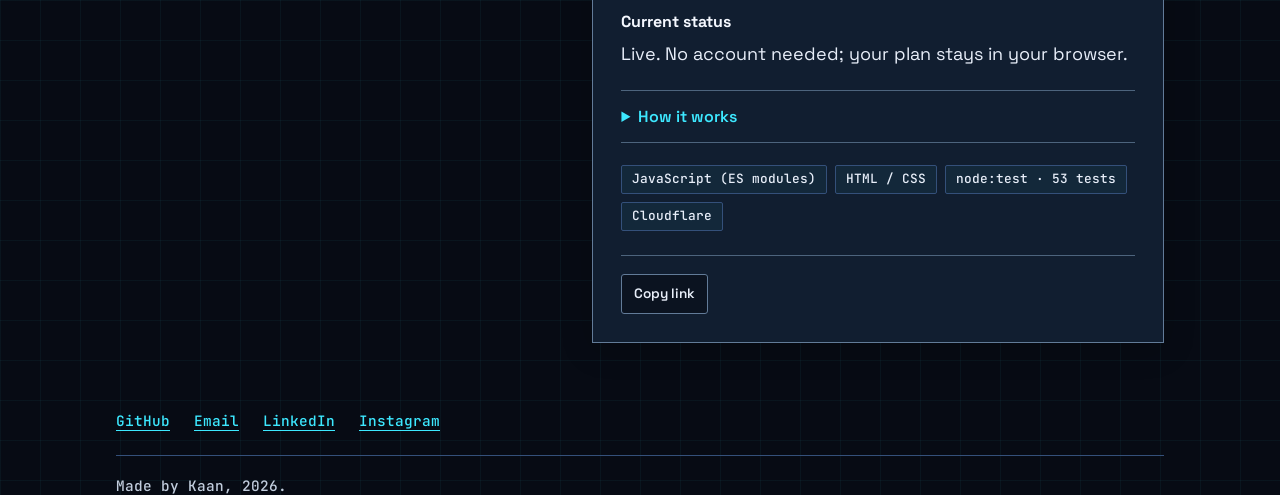
==== commit 499edc18: "Update the character bench page with new charts, findings, example questions and the local model tes" ====
--- a/index.html
+++ b/index.html
@@ -23,8 +23,8 @@
   <link rel="preconnect" href="https://fonts.gstatic.com" crossorigin>
   <link rel="stylesheet" href="https://fonts.googleapis.com/css2?family=JetBrains+Mono:wght@500;700&family=Space+Grotesk:wght@400;500;700&display=swap" media="print" onload="this.media='all'">
   <noscript><link rel="stylesheet" href="https://fonts.googleapis.com/css2?family=JetBrains+Mono:wght@500;700&family=Space+Grotesk:wght@400;500;700&display=swap"></noscript>
-  <link rel="stylesheet" href="style.css?v=step-v4">
-  <script src="i18n.js?v=step-v4" defer></script>
+  <link rel="stylesheet" href="style.css?v=step-v5">
+  <script src="i18n.js?v=step-v5" defer></script>
   <script src="script.js?v=models-v3" defer></script>
   <script src="lab.js?v=step-v2" defer></script>
 </head>
@@ -327,7 +327,7 @@
           <h3><span data-i18n="Character consistency bench">Character consistency bench</span></h3>
           <p><span data-i18n="A small benchmark for five video models: did each do the command, and keep the same character? Claude judged the frames; the human check did not pass, so it is not a firm ranking.">A small benchmark for five video models: did each do the command, and keep the same character? Claude judged the frames; the human check did not pass, so it is not a firm ranking.</span></p>
           <div class="project-actions"><a class="project-button primary" href="character-bench.html"><span data-i18n="Open the results">Open the results</span> <span aria-hidden="true">↗</span></a></div>
-          <figure class="project-preview"><img src="assets/character-bench/grafik.svg" width="1978" height="420" alt="Bar chart with Turkish labels. Left, on a 0 to 100 percent axis: did the command and kept the character for each of the five models, as separate bars. Right, on its own axis: Higgsfield credits per kept-character answer, from 0.34 for Seedance 2.0 Mini to 0.81 for Gemini Omni Flash 1.2." data-i18n-alt="Bar chart with Turkish labels. Left, on a 0 to 100 percent axis: did the command and kept the character for each of the five models, as separate bars. Right, on its own axis: Higgsfield credits per kept-character answer, from 0.34 for Seedance 2.0 Mini to 0.81 for Gemini Omni Flash 1.2." loading="lazy"><figcaption><span data-i18n="Results chart · labels in Turkish">Results chart · labels in Turkish</span></figcaption></figure>
+          <figure class="project-preview cb-preview"><img src="assets/character-bench/chart_did_kept.svg" width="480" height="390" alt="Dot plot, axis from 75 to 100 percent. Seedance 2.0 Mini 95.5 did and 96.1 kept; Grok Video 1.5 Lite 90.0 and 94.3; Wan 3.0 90.9 and 92.1; Gemini Omni Flash 1.2 86.4 and 90.9; Kling 3.0 100.0 did and 84.1 kept." data-i18n-alt="Dot plot, axis from 75 to 100 percent. Seedance 2.0 Mini 95.5 did and 96.1 kept; Grok Video 1.5 Lite 90.0 and 94.3; Wan 3.0 90.9 and 92.1; Gemini Omni Flash 1.2 86.4 and 90.9; Kling 3.0 100.0 did and 84.1 kept."><figcaption><span data-i18n="Results chart · labels in English">Results chart · labels in English</span></figcaption></figure>
           <div class="project-facts"><div class="fact"><h4><span data-i18n="Why I built it">Why I built it</span></h4><p><span data-i18n="It was the Week 4 task of a program, and I aimed it at people who make videos with their own character.">It was the Week 4 task of a program, and I aimed it at people who make videos with their own character.</span></p></div><div class="fact"><h4><span data-i18n="Current status">Current status</span></h4><p><span data-i18n="Published. Human-judge agreement was 80.2%, below the 85% threshold.">Published. Human-judge agreement was 80.2%, below the 85% threshold.</span></p></div><details class="technical-details"><summary><span data-i18n="How it works">How it works</span></summary><div><span data-i18n="One start image, 20 commands, one try per command for each model. Claude answers 101 scored questions from frames; the two scores stay separate.">One start image, 20 commands, one try per command for each model. Claude answers 101 scored questions from frames; the two scores stay separate.</span></div></details></div>
           <ul class="tags" aria-label="Technologies" data-i18n-aria-label="Technologies">
             <li>Python</li><li>Claude</li><li>Higgsfield</li><li>Hugging Face</li>
--- a/style.css
+++ b/style.css
@@ -585,3 +585,9 @@
 .mt-chart img { display: block; width: 2200px; max-width: none; height: auto; }
 .mt-warn { margin: 0 0 14px; max-width: 70ch; padding: 8px 12px; border-left: 3px solid var(--amber); color: var(--text); font-weight: 500; }
 .mt-chart figcaption { color: #444; font-size: 0.85rem; padding-top: 6px; }
+
+/* Character bench: narrow charts that already carry the site's dark palette */
+.cb-charts { display: grid; grid-template-columns: repeat(auto-fit, minmax(min(100%, 300px), 480px)); gap: 16px; margin: 8px 0 14px; }
+.cb-charts figure { margin: 0; border: 1px solid var(--line); border-radius: 8px; overflow: hidden; }
+.cb-charts img { display: block; width: 100%; height: auto; }
+.cb-preview img { max-width: 480px; margin: 0 auto; }
